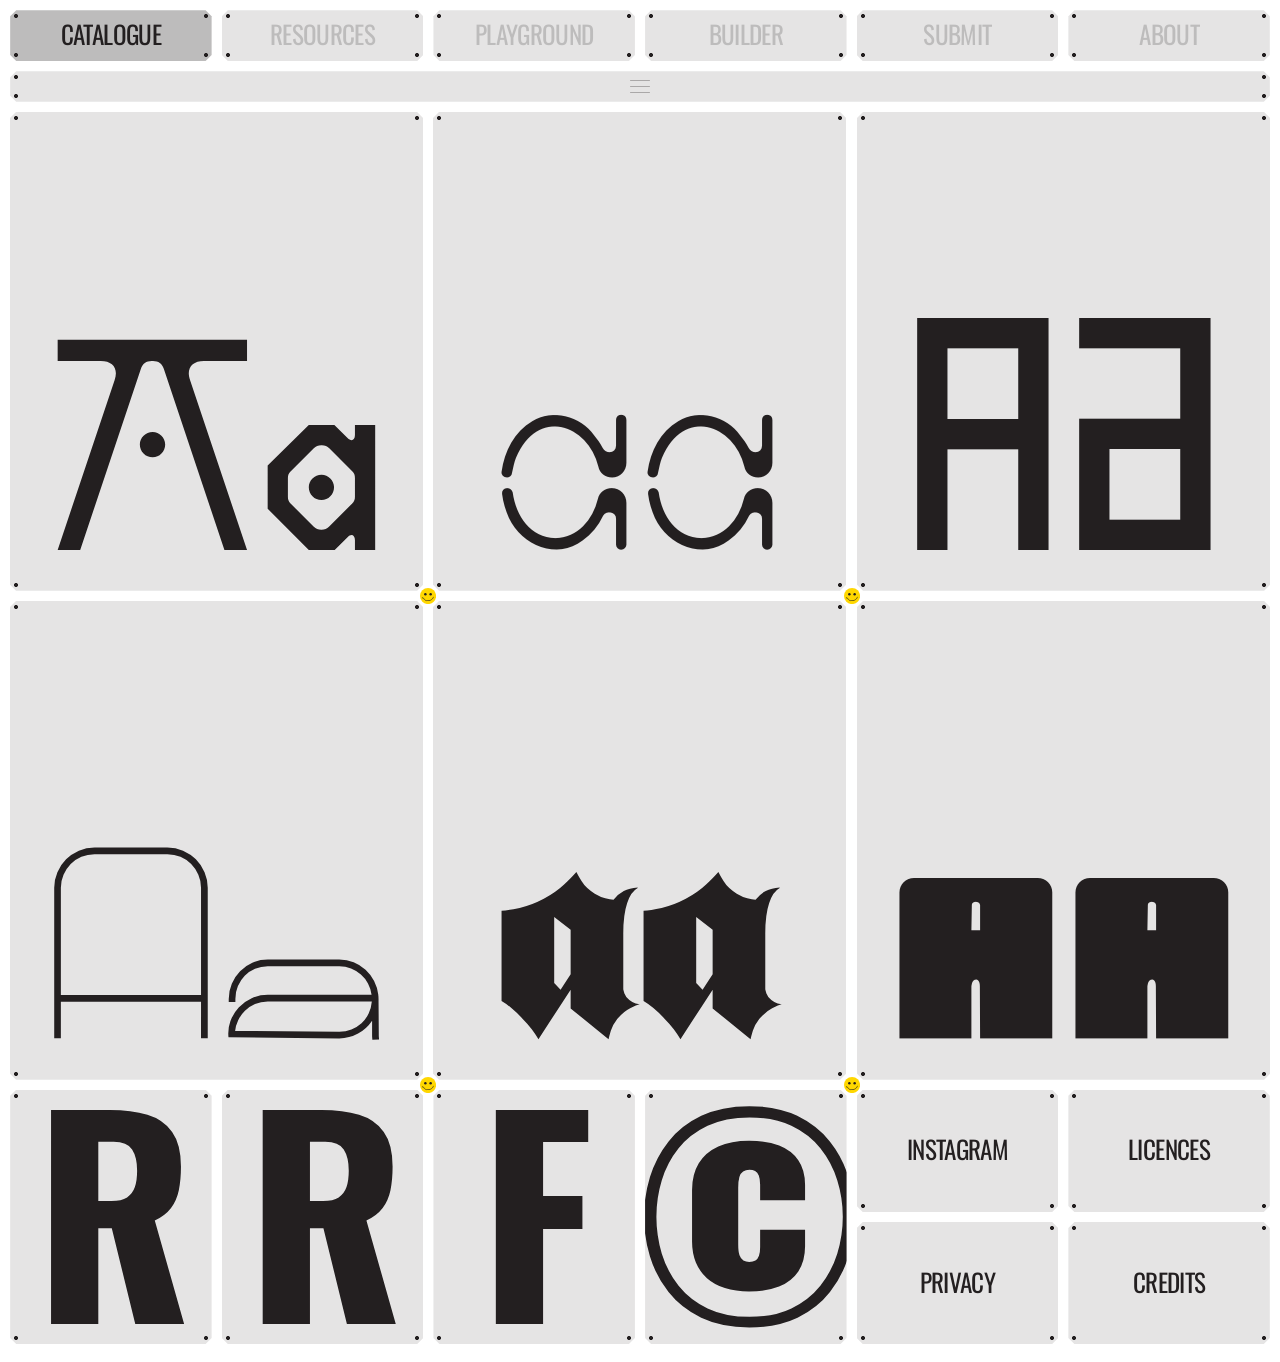
==== ERRE-ERRE-FOUNDRY/index.html @ 78d12119 "Add files via upload" ====
<!DOCTYPE html>
<html lang="es">
<head>
<meta charset="utf-8">
<meta name="viewport" content="width=device-width, initial-scale=1">
<title>ERRE ERRE FOUNDRY · Paso 3 · Tipografía</title>
<style>
/* ============ CIMIENTOS (paso 1) ============ */
@font-face {
  font-family: "Oswald RR";
  src: url("fonts/Oswald.ttf") format("truetype");
  font-weight: 200 700;
  font-display: block;
}
@font-face { font-family: "Kallpa";      src: url("fonts/Kallpa-Bold.otf"); }
@font-face { font-family: "Interstice";  src: url("fonts/Interstice-Sevra.otf"); }
@font-face { font-family: "Interstice Thin";    src: url("fonts/Interstice-Thin.otf"); }
@font-face { font-family: "Interstice Regular"; src: url("fonts/Interstice-Regular.otf"); }
@font-face { font-family: "Interstice Bold";    src: url("fonts/Interstice-Bold.otf"); }
@font-face { font-family: "Ranger";      src: url("fonts/Ranger-CondensedBold.otf"); }
@font-face { font-family: "Cameno";      src: url("fonts/Cameno-ExpandedBold.ttf"); }
@font-face { font-family: "Keta";        src: url("fonts/Keta.ttf"); }
@font-face { font-family: "Blockz";      src: url("fonts/Blockz.otf"); }
@font-face { font-family: "Green Pulse"; src: url("fonts/GreenPulse.otf"); }
:root {
  --bl: 10.186px;
  --margin: var(--bl);
  --gutter: var(--bl);
  --ink: #231f20;
  --paper: #ffffff;
  --block: #e5e4e4;          /* gris claro: todos los bloques */
  --block-active: #bdbcbc;   /* gris oscuro: hover, seleccionado, barra */
  --icon: #aaa8a8;           /* gris del icono de la barra */
  --chamfer: 6px;
  --hole: 4px;
  --ease: cubic-bezier(.2, .8, .2, 1);
}
* { box-sizing: border-box; }
html, body { margin: 0; background: var(--paper); color: var(--ink); }
body { -webkit-font-smoothing: antialiased; font-family: "Oswald RR", sans-serif; }

.oswald-01, .oswald-02, .oswald-03 {
  font-weight: 400; letter-spacing: -0.025em; margin: 0;
  position: relative; top: calc(0.358 * var(--fs) - var(--lh) / 2);
  font-size: var(--fs); line-height: var(--lh);
}
.oswald-01 { --fs: 12.573px; --lh: calc(var(--bl) * 2); }
.oswald-02 { --fs: 25.147px; --lh: calc(var(--bl) * 3); }
.oswald-03 { --fs: 50.285px; --lh: calc(var(--bl) * 5); }

/* Etiqueta de botón en OSWALD 02: la mayúscula mide 2 líneas base
   y se centra en el bloque (como el centrado vertical de InDesign). */
.label {
  --fs: 25.147px; --lh: calc(var(--bl) * 2);
  font-size: var(--fs); line-height: var(--lh); height: var(--lh);
  letter-spacing: -0.025em; white-space: nowrap;
  position: relative; top: calc(0.358 * var(--fs) - var(--lh) / 2);
}

.block {
  --dot: radial-gradient(circle, var(--ink) calc(var(--hole)/2 - .3px), transparent calc(var(--hole)/2 + .3px));
  background:
    radial-gradient(circle at var(--chamfer) var(--chamfer), var(--ink) calc(var(--hole)/2 - .3px), transparent calc(var(--hole)/2 + .3px)),
    radial-gradient(circle at calc(100% - var(--chamfer)) var(--chamfer), var(--ink) calc(var(--hole)/2 - .3px), transparent calc(var(--hole)/2 + .3px)),
    radial-gradient(circle at var(--chamfer) calc(100% - var(--chamfer)), var(--ink) calc(var(--hole)/2 - .3px), transparent calc(var(--hole)/2 + .3px)),
    radial-gradient(circle at calc(100% - var(--chamfer)) calc(100% - var(--chamfer)), var(--ink) calc(var(--hole)/2 - .3px), transparent calc(var(--hole)/2 + .3px)),
    var(--fill, var(--block));
  clip-path: polygon(var(--chamfer) 0, calc(100% - var(--chamfer)) 0, 100% var(--chamfer), 100% calc(100% - var(--chamfer)), calc(100% - var(--chamfer)) 100%, var(--chamfer) 100%, 0 calc(100% - var(--chamfer)), 0 var(--chamfer));
}

/* ============ PASO 2 · MENÚ ============ */
.site { padding: var(--margin) var(--margin) 0; }

/* Zona plegable: su altura es siempre un múltiplo de la línea base. */
.menu-area {
  height: var(--area, 0px);
  overflow: hidden;
  display: flex; flex-direction: column; justify-content: flex-end;
}


/* Logo: entra por detrás de los botones cuando bajas del todo. */
.logo-wrap {
  flex: none; height: var(--logo-visible, 0px); overflow: hidden;
  display: flex; align-items: flex-end;
}
.logo-wrap a { display: block; width: 100%; }
.logo { display: block; width: 100%; height: var(--logo-h); flex: none; color: var(--ink); }
.logo-gap { flex: none; height: var(--logo-gap, 0px); }

/* Botones: 6 en 12 columnas (2 col cada uno). Tablet 3, móvil 2. */
.buttons {
  flex: none;
  display: grid;
  grid-template-columns: repeat(var(--per-row), minmax(0, 1fr));
  column-gap: var(--gutter);
  row-gap: var(--bl);
  padding-bottom: var(--bl);           /* 1 línea hasta la barra */
  --per-row: 6;
}
@media (max-width: 900px) { .buttons { --per-row: 3; } }
@media (max-width: 560px) { .buttons { --per-row: 2; } }

.btn {
  height: var(--btn-h, calc(var(--bl) * 5));
  display: flex; align-items: center; justify-content: center;
  color: var(--ink); text-decoration: none;
  border: 0; padding: 0; font: inherit; cursor: pointer;
}
.btn:hover, .btn:focus-visible { --fill: var(--block-active); outline: none; }
.btn.is-active { --fill: var(--block-active); }
.has-active .btn:not(.is-active) .label { color: var(--block-active); }
.has-active .btn:not(.is-active):hover .label { color: var(--ink); }

/* Barra para arrastrar: 12 col × 3 líneas */
.bar {
  display: flex; align-items: center; justify-content: center;
  width: 100%; height: calc(var(--bl) * 3);
  border: 0; padding: 0; cursor: grab; touch-action: none;
  user-select: none; -webkit-user-select: none;
}
.bar:hover, .bar:focus-visible, body.dragging .bar { --fill: var(--block-active); outline: none; }
body.dragging, body.dragging * { cursor: grabbing !important; }
.burger { width: 20px; display: grid; gap: 4.6px; }
.burger i { display: block; height: 1.4px; border-radius: 1px; background: var(--icon); }
.bar:hover .burger i, body.dragging .burger i { background: var(--ink); }

/* Catálogo: tarjetas 4 col × 47 líneas con la muestra de cada tipografía
   (texto alineado abajo y centrado, como en InDesign) */
.content {
  display: grid; grid-template-columns: repeat(12, minmax(0, 1fr));
  column-gap: var(--gutter); row-gap: var(--bl);
  padding: var(--bl) 0 var(--bl);
}
.card {
  grid-column: span 4; height: var(--card-h, calc(var(--bl) * 47));
  display: flex; align-items: flex-end; justify-content: center;
  container-type: inline-size; overflow: hidden;
  color: var(--ink); text-decoration: none;
}
.card:hover { --fill: var(--block-active); }
/* tamaño del InDesign; si la tarjeta es más estrecha que 490 px, se reduce en proporción */
.specimen { --shift: 0px; transform: translateY(var(--shift)); line-height: normal; white-space: nowrap; font-size: calc(var(--s) / 4.904 * 1cqw); }

/* Pie: R R F © (2 col × 25 líneas) + 4 enlaces (2 col × 12) */
.footer {
  display: grid; grid-template-columns: repeat(12, minmax(0, 1fr));
  grid-auto-rows: var(--bl); column-gap: var(--gutter); row-gap: 0;
  padding-bottom: var(--bl);
}
/* La letra grande: Oswald Bold, mayúscula de 21 líneas, 2 líneas arriba y 2 abajo */
.footer .big { grid-column: span 2; grid-row: 1 / span 25; display: flex; align-items: flex-start; justify-content: center; padding-top: calc(var(--bl) * 2); overflow: hidden; }
.footer .big span {
  font-weight: 700;
  --lh: calc(var(--bl) * 21); --fs: calc(var(--lh) / 0.81);
  font-size: var(--fs); line-height: var(--lh); height: var(--lh);
  letter-spacing: -0.025em; position: relative; top: calc(0.358 * var(--fs) - var(--lh) / 2);
}
.footer .link { grid-column: span 2; display: flex; align-items: center; justify-content: center; color: var(--ink); text-decoration: none; }
.footer .link:hover { --fill: var(--block-active); }
.footer .l1, .footer .l2 { grid-row: 1 / span 12; }
.footer .l3, .footer .l4 { grid-row: 14 / span 12; }
@media (max-width: 900px) {
  .footer .big { grid-column: span 3; }
  .footer .link { grid-column: span 6; }
  .footer .l1, .footer .l2 { grid-row: 27 / span 12; }
  .footer .l3, .footer .l4 { grid-row: 40 / span 12; }
}
@media (max-width: 900px) { .card { grid-column: span 6; } }
@media (max-width: 560px) { .card { grid-column: span 12; } }

/* Caritas: en cada cruce de medianiles entre bloques; giran con el scroll */
.body-wrap { position: relative; }
.smiley {
  position: absolute; width: 16.1px; height: 16.1px; margin: -8.05px 0 0 -8.05px;
  z-index: 5; pointer-events: none;
  transform: rotate(var(--spin, 0deg)); transform-origin: 50% 50%; will-change: transform;
  line-height: 0;
}
.smiley svg { display: block; width: 100%; height: 100%; }

/* ============ PASO 3 · PÁGINA DE TIPOGRAFÍA ============ */
.view-type { display: none; }
body.is-type .view-type { display: block; }
body.is-type #bodyWrap { display: none; }
/* dentro de una tipografía la barra va en gris oscuro (tu 30 %) */
body.is-type .bar { --fill: var(--block-active); }
body.is-type .bar .burger i { background: var(--ink); }

/* Marco principal: ocupa todo lo que queda de pantalla, con margen en todos los lados */
.hero {
  margin-top: var(--bl);
  height: max(calc(var(--bl) * 30), calc(100svh - var(--header-h, 0px) - var(--bl) * 2));
  display: flex; align-items: center; justify-content: center; overflow: hidden;
}
.hero-name { white-space: nowrap; line-height: 1; font-size: var(--hero-fs, 300px); animation: fade-in .45s .1s both; }
@keyframes fade-in { from { opacity: 0; transform: translateY(var(--bl)); } to { opacity: 1; transform: none; } }

/* Barra separadora de sección (3 líneas, gris oscuro, rótulo pequeño) */
.section-bar {
  --fill: var(--block-active);
  height: calc(var(--bl) * 3); margin-top: var(--bl);
  display: flex; align-items: center; justify-content: center;
}
.soon { height: calc(var(--bl) * 23); margin: var(--bl) 0; display: flex; align-items: center; justify-content: center; color: var(--block-active); }

/* Rótulo de barra en OSWALD 01 (mayúscula de 1 línea, centrada) */
.label-01 {
  --fs: 12.573px; --lh: var(--bl);
  font-size: var(--fs); line-height: var(--lh); height: var(--lh); white-space: nowrap;
  letter-spacing: -0.025em; position: relative; top: calc(0.358 * var(--fs) - var(--lh) / 2);
}
/* Texto corrido en OSWALD 02 / 03 (líneas sobre la línea base) */
.t02, .t03 { letter-spacing: -0.025em; position: relative; top: calc(0.358 * var(--fs) - var(--lh) / 2); font-size: var(--fs); line-height: var(--lh); margin: 0; }
.t02 { --fs: 25.147px; --lh: calc(var(--bl) * 3); }
.t03 { --fs: 50.285px; --lh: calc(var(--bl) * 5); }
.t02 a, .t03 a { color: inherit; text-decoration: none; }
.t02 a:hover, .t03 a:hover { text-decoration: underline; text-decoration-thickness: 1px; text-underline-offset: 4px; }
.arrow { font-family: system-ui, sans-serif; font-weight: 300; font-size: .8em; }

/* Bloque blanco (con tornillos), como tus cajas en Papel */
.white { --fill: var(--paper); }

/* INFO: nombre, autor, escuela (12 col × 23 líneas) */
.info {
  margin-top: var(--bl); height: calc(var(--bl) * 23);
  display: grid; grid-template-rows: repeat(23, var(--bl)); justify-items: center; text-align: center;
}
.info .i-name   { grid-row: 4 / span 4; }
.info .i-credit { grid-row: 11 / span 6; }
.info .i-school { grid-row: 19 / span 2; }

/* Botones de características: se ensanchan al pasar por encima */
.features {
  margin-top: var(--bl); height: calc(var(--bl) * 11);
  display: flex; align-items: center; justify-content: center; gap: var(--gutter);
  container-type: inline-size; padding: 0 var(--bl);
}
.feat {
  --col: calc((100cqw - var(--bl) * 2 - 11 * var(--gutter)) / 12);
  --half: calc((var(--col) - var(--gutter)) / 2);
  --fill: var(--block);
  position: relative; flex: none; height: calc(var(--bl) * 5);
  width: var(--w-now, var(--half));
  display: grid; grid-template-columns: minmax(0, 1fr); place-items: center; overflow: hidden;
  transition: width .35s var(--ease);
  cursor: default;
}
.feat.wide1 { --w-now: var(--col); }
.feat .label { grid-area: 1 / 1; transition: opacity .2s; }
.feat .long { opacity: 0; }
.feat:hover, .feat:focus-visible { --fill: var(--block-active); outline: none; }

/* GALERÍA: foto 6 col × 41 líneas + texto 6 col × 23 líneas; si hay más de dos, se desliza */
.gallery {
  margin-top: var(--bl);
  display: flex; gap: var(--gutter); overflow-x: auto; scroll-snap-type: x mandatory;
  scrollbar-width: none;
}
.gallery::-webkit-scrollbar { display: none; }
.g-item { flex: none; width: calc((100% - var(--gutter)) / 2); scroll-snap-align: start; display: grid; row-gap: var(--bl); min-width: 0; }
.g-img {
  height: calc(var(--bl) * 41); overflow: hidden; background: var(--ink);
  clip-path: polygon(var(--chamfer) 0, calc(100% - var(--chamfer)) 0, 100% var(--chamfer), 100% calc(100% - var(--chamfer)), calc(100% - var(--chamfer)) 100%, var(--chamfer) 100%, 0 calc(100% - var(--chamfer)), 0 var(--chamfer));
}
.g-img img { width: 100%; height: 100%; object-fit: cover; display: block; }
.g-text { height: calc(var(--bl) * 23); display: flex; align-items: center; justify-content: center; text-align: center; padding: 0 calc(var(--bl) * 2); }
@media (max-width: 760px) { .g-item { width: 100%; } .g-text { height: auto; min-height: calc(var(--bl) * 23); padding: calc(var(--bl) * 2) calc(var(--bl) * 2); } }
@media (max-width: 760px) { .t03 { --fs: 37.7px; } }

/* PROBADOR: área 12 col × 47 líneas + fila de controles de 5 líneas */
.tester-area {
  margin-top: var(--bl); height: calc(var(--bl) * 47);
  display: flex; align-items: center; overflow: hidden; padding: 0 calc(var(--bl) * 3);
}
.tester-text {
  width: 100%; outline: none; white-space: pre-wrap; overflow-wrap: anywhere;
  max-height: 100%; overflow: hidden; caret-color: var(--ink);
}
.controls {
  margin-top: var(--bl);
  display: grid; grid-template-columns: repeat(24, minmax(0, 1fr)); column-gap: var(--gutter);
  height: calc(var(--bl) * 5);
}
.ctl { height: calc(var(--bl) * 5); display: flex; align-items: center; justify-content: center; gap: var(--bl); border: 0; padding: 0 calc(var(--bl) * 1.5); font: inherit; color: var(--ink); cursor: pointer; min-width: 0; user-select: none; -webkit-user-select: none; }
.ctl:hover, .ctl.on { --fill: var(--block-active); }
.ctl .val { color: var(--block-active); font-variant-numeric: tabular-nums; }
.ctl:hover .val, .ctl.scrub .val { color: var(--ink); }
.ctl.dim .label { color: var(--block-active); }
.ctl.dim:hover .label, .ctl.dim.on .label { color: var(--ink); }
.c-weight { grid-column: 1 / span 4; position: relative; }
.c-size   { grid-column: 5 / span 6; justify-content: space-between; cursor: default; }
.c-lead   { grid-column: 11 / span 2; cursor: ew-resize; justify-content: flex-start; }
.c-track  { grid-column: 13 / span 2; cursor: ew-resize; justify-content: flex-start; }
.c-abc    { grid-column: 16; } .c-num { grid-column: 17; } .c-sym { grid-column: 18; } .c-acc { grid-column: 19; } .c-enye { grid-column: 20; }
.c-left   { grid-column: 22; } .c-center { grid-column: 23; } .c-right { grid-column: 24; }
.c-abc, .c-num, .c-sym, .c-acc, .c-enye, .c-left, .c-center, .c-right { padding: 0; }
.lead-ico { text-decoration: overline underline; text-decoration-thickness: 1px; text-underline-offset: 3px; }
/* deslizador con tirador octogonal */
.slider { position: relative; flex: 1; height: calc(var(--bl) * 2); cursor: pointer; touch-action: none; }
.slider::before { content: ""; position: absolute; left: 0; right: 0; top: 50%; height: 1px; background: var(--block-active); }
.knob { position: absolute; top: 50%; width: 14px; height: 14px; margin: -7px 0 0 -7px; background: var(--ink);
  clip-path: polygon(30% 0, 70% 0, 100% 30%, 100% 70%, 70% 100%, 30% 100%, 0 70%, 0 30%); }
.align-ico { width: 22px; display: flex; flex-direction: column; gap: 3.5px; }
.align-ico i { display: block; height: 1px; background: var(--block-active); }
.ctl.on .align-ico i, .ctl:hover .align-ico i { background: var(--ink); }
/* desplegable de pesos (se abre hacia arriba) */
.controls { position: relative; }
.w-menu { position: absolute; left: 0; width: var(--w-menu-w, 200px); bottom: calc(100% + var(--bl)); display: none; flex-direction: column-reverse; gap: var(--bl); z-index: 30; }
.controls.open .w-menu { display: flex; }
.controls.open .c-weight { --fill: var(--block-active); }
.w-opt { height: calc(var(--bl) * 5); display: flex; align-items: center; justify-content: center; cursor: pointer; }
.w-opt:hover, .w-opt.cur { --fill: var(--block-active); }
@media (max-width: 900px) {
  .controls { height: auto; row-gap: var(--bl); grid-template-columns: repeat(12, minmax(0, 1fr)); }
  .c-weight { grid-column: 1 / span 4; } .c-size { grid-column: 5 / span 8; }
  .c-lead { grid-column: 1 / span 3; } .c-track { grid-column: 4 / span 3; }
  .c-abc { grid-column: 7; } .c-num { grid-column: 8; } .c-sym { grid-column: 9; } .c-acc { grid-column: 10; } .c-enye { grid-column: 11; }
  .c-left { grid-column: 1 / span 2; } .c-center { grid-column: 3 / span 2; } .c-right { grid-column: 5 / span 2; }
}

/* GLIFOS: izquierda, rejilla con su propio scroll; derecha, glifo grande + pestaña de peso.
   Ocupa todo el alto de la pantalla, con margen. */
.glyphs {
  margin-top: var(--bl);
  height: max(calc(var(--bl) * 50), calc(100svh - var(--bl) * 6));
  display: grid; grid-template-columns: repeat(12, minmax(0, 1fr)); column-gap: var(--gutter);
}
.g-list {
  grid-column: 1 / span 6; overflow-y: auto; overscroll-behavior: auto; scrollbar-width: none;
  display: grid; grid-template-columns: repeat(6, minmax(0, 1fr)); grid-auto-rows: calc(var(--bl) * 11);
  gap: var(--bl) var(--gutter); align-content: start;
}
.g-list::-webkit-scrollbar { display: none; }
.g-cell { display: flex; align-items: center; justify-content: center; color: var(--block-active); font-size: 60px; line-height: 1; white-space: nowrap; overflow: hidden; cursor: default; transition: color .12s; }
.g-cell.cur { color: var(--ink); }
.g-side { grid-column: 7 / span 6; display: flex; flex-direction: column; gap: var(--bl); min-height: 0; position: relative; }
.g-big { flex: 1; min-height: 0; display: flex; align-items: center; justify-content: center; overflow: hidden; container-type: size; }
.g-big span { font-size: min(500px, 60cqh, 70cqw); line-height: 1; white-space: nowrap; }
.g-tab { height: calc(var(--bl) * 5); width: calc((100% - 5 * var(--gutter)) / 3 + var(--gutter)); margin-left: auto; margin-right: auto; display: flex; align-items: center; justify-content: center; gap: var(--bl); border: 0; font: inherit; color: var(--ink); cursor: pointer; }
.g-tab:hover, .g-side.open .g-tab { --fill: var(--block-active); }
.g-side .w-menu { left: 50%; transform: translateX(-50%); bottom: calc(var(--bl) * 6); }
.g-side.open .w-menu { display: flex; }
@media (max-width: 760px) {
  .glyphs { grid-template-rows: 45% 1fr; row-gap: var(--bl); height: calc(100svh - var(--bl) * 6); }
  .g-side { grid-column: 1 / -1; grid-row: 1; }
  .g-list { grid-column: 1 / -1; grid-row: 2; grid-template-columns: repeat(4, minmax(0, 1fr)); }
}

/* DESCARGA: ficha (blanca) + botón DOWNLOAD (6 col × 23 cada uno) */
.dl { margin-top: var(--bl); display: grid; grid-template-columns: repeat(12, minmax(0, 1fr)); column-gap: var(--gutter); }
.dl-info { grid-column: 1 / span 6; height: calc(var(--bl) * 23); display: grid; grid-template-rows: repeat(23, var(--bl)); padding: 0 calc(var(--bl) * 2); }
.dl-info .d-name { grid-row: 4 / span 4; }
.dl-info .d-credit { grid-row: 13 / span 6; }
.dl-btn { grid-column: 7 / span 6; height: calc(var(--bl) * 23); display: flex; align-items: center; justify-content: center; color: var(--ink); text-decoration: none; }
.dl-btn:hover { --fill: var(--block-active); }
.dl-btn .t03 { height: calc(var(--bl) * 4); --lh: calc(var(--bl) * 4); }
.links { margin-top: var(--bl); display: grid; grid-template-columns: repeat(12, minmax(0, 1fr)); column-gap: var(--gutter); }
.links a { height: calc(var(--bl) * 11); display: flex; align-items: center; justify-content: center; color: var(--ink); text-decoration: none; }
.links a:hover, .links .lic:hover + .lic-arrow, .links .lic-arrow:hover { --fill: var(--block-active); }
.links .l-ig, .links .l-web, .links .l-con { grid-column: span 2; }
.links .lic { grid-column: span 5; }
.links .lic-arrow { grid-column: span 1; }
@media (max-width: 760px) {
  .dl-info, .dl-btn { grid-column: 1 / -1; } .dl-btn { margin-top: var(--bl); }
  .links { row-gap: var(--bl); } .links .l-ig, .links .l-web, .links .l-con { grid-column: span 4; } .links .lic { grid-column: span 9; } .links .lic-arrow { grid-column: span 3; }
}
.related { margin-top: var(--bl); padding: 0; }
.view-type .footer { margin-top: var(--bl); }

/* Tarjeta que crece al abrir una tipografía */
.zoom {
  position: fixed; z-index: 40; pointer-events: none;
  transition: left .5s var(--ease), top .5s var(--ease), width .5s var(--ease), height .5s var(--ease);
}
.zoom .specimen { transition: opacity .25s; }

/* Indicador del estado mientras arrastras */
.state-tag {
  position: fixed; left: 50%; bottom: calc(var(--bl) * 2); transform: translateX(-50%);
  background: var(--ink); color: var(--paper); padding: 0 calc(var(--bl) * 1.5);
  height: calc(var(--bl) * 3); display: flex; align-items: center; z-index: 60;
  clip-path: polygon(var(--chamfer) 0, calc(100% - var(--chamfer)) 0, 100% var(--chamfer), 100% calc(100% - var(--chamfer)), calc(100% - var(--chamfer)) 100%, var(--chamfer) 100%, 0 calc(100% - var(--chamfer)), 0 var(--chamfer));
  opacity: 0; transition: opacity .2s; pointer-events: none;
}
body.dragging .state-tag, body.peek .state-tag { opacity: 1; }

@media (prefers-reduced-motion: reduce) { .menu-area { transition: none; } }
/* ============ PASO 3b · TU FONT.HTML DENTRO DE LA WEB (prefijo fp-) ============ */
#fontRest { container-type: inline-size; --col: calc((100cqw - 11 * var(--gutter)) / 12); }
.fp-info { margin-top: var(--bl); height: calc(var(--bl) * 23); display: flex; flex-direction: column; align-items: center; justify-content: center; text-align: center; }
.fp-info .fp-name, .fp-who .fp-name { margin-bottom: var(--bl); }
.fp-info a, .fp-who a { color: inherit; text-decoration: none; }
.fp-cred { margin-top: var(--bl); }
.fp-arrow { width: .62em; height: .62em; vertical-align: .05em; }
.fp-feats { margin-top: var(--bl); height: calc(var(--bl) * 11); display: flex; align-items: center; justify-content: center; }
.fp-row { display: flex; gap: var(--gutter); justify-content: center; flex-wrap: wrap; }
/* botones: al pasar por encima se ensanchan y muestran qué significan (como tu font.html) */
.fp-f { --fill: var(--block); height: calc(var(--bl) * 5); flex: none; display: grid; grid-template-columns: minmax(0, 1fr); place-items: center; cursor: default; white-space: nowrap; overflow: hidden;
  transition: width .45s cubic-bezier(.65, 0, .25, 1); }
.fp-f .label { grid-area: 1 / 1; transition: opacity .25s; }
.fp-f .l { opacity: 0; }
.fp-f:hover .s { opacity: 0; }
.fp-f:hover .l { opacity: 1; transition-delay: .12s; }
.fp-w b { font-weight: 700; } .fp-w i { font-style: normal; font-weight: 200; }
.fp-gallery { margin-top: var(--bl); display: grid; grid-template-columns: repeat(12, minmax(0, 1fr)); gap: var(--bl) var(--gutter); }
.fp-gallery > * { grid-column: span var(--span); }
.fp-ph { height: calc(var(--bl) * 41); overflow: hidden; background: var(--block); }
.fp-ph img { display: block; width: 100%; height: 100%; object-fit: cover; }
.fp-tx { height: calc(var(--bl) * 23); padding: calc(var(--bl) * 2) calc(var(--bl) * 3); overflow: hidden; }
/* la tipografía nunca se corta: salta de línea, deja sitio a ascendentes y descendentes
   y, si el texto no cabe en las 47 líneas, el bloque crece de línea base en línea base */
.fp-tester .tester-area { height: auto; min-height: calc(var(--bl) * 47); overflow: visible; padding: calc(var(--bl) * 3); }
.fp-tester .tester-text { max-height: none; overflow: visible; padding: .4em 0; overflow-wrap: anywhere; word-break: break-word; }
.fp-tester .tester-text:empty::before { content: 'Type here…'; color: var(--block-active); }
.fp-sel { position: relative; }
.fp-sel select { position: absolute; inset: 0; opacity: 0; width: 100%; cursor: pointer; font: inherit; }
.fp-down { width: 11px; height: 13px; flex: none; }
.c-size { gap: calc(var(--bl) * 1.5); }
.c-lead, .c-track { gap: calc(var(--bl) * 1.2); }
.ctl .k { cursor: ew-resize; touch-action: none; }
.fp-num { width: 3.4ch; border: 0; background: none; padding: 0; font: inherit; font-size: 25.147px; letter-spacing: -0.025em; color: var(--block-active); text-align: right; outline: none; -moz-appearance: textfield; appearance: textfield; }
.fp-num::-webkit-inner-spin-button, .fp-num::-webkit-outer-spin-button { -webkit-appearance: none; margin: 0; }
.fp-num:focus, .ctl:hover .fp-num { color: var(--ink); }
.fp-rng { -webkit-appearance: none; appearance: none; flex: 1; min-width: 40px; height: 20px; background: transparent; cursor: pointer; margin: 0; }
.fp-rng::-webkit-slider-runnable-track { height: 1px; background: var(--ink); }
.fp-rng::-moz-range-track { height: 1px; background: var(--ink); }
.fp-rng::-webkit-slider-thumb { -webkit-appearance: none; width: 16px; height: 16px; margin-top: -8px; background: var(--ink); border: 0; clip-path: polygon(30% 0,70% 0,100% 30%,100% 70%,70% 100%,30% 100%,0 70%,0 30%); }
.fp-rng::-moz-range-thumb { width: 16px; height: 16px; background: var(--ink); border: 0; border-radius: 0; clip-path: polygon(30% 0,70% 0,100% 30%,100% 70%,70% 100%,30% 100%,0 70%,0 30%); }
.ctl[disabled] { opacity: .45; pointer-events: none; }
.al svg { width: 17px; height: 14px; color: var(--block-active); }
.al:hover svg, .al.on svg { color: var(--ink); }
.fp-glyphs { margin-top: var(--bl); display: grid; grid-template-columns: repeat(12, minmax(0, 1fr)); column-gap: var(--gutter); align-items: start; }
.fp-cells { grid-column: span 6; display: grid; grid-template-columns: repeat(6, minmax(0, 1fr)); gap: var(--bl) var(--gutter); }
.fp-cell { height: calc(var(--bl) * 11); display: flex; align-items: center; justify-content: center; color: var(--block-active); font-size: min(58px, 4.5vw); line-height: 1; overflow: hidden; white-space: nowrap; cursor: default; transition: color .12s; }
.fp-cell.act { color: var(--ink); }
.fp-side { grid-column: span 6; position: sticky; top: var(--bl); height: calc(100svh - var(--bl) * 2); display: flex; flex-direction: column; gap: var(--bl); }
.fp-big { --fill: var(--paper); flex: 1; min-height: 0; position: relative; display: flex; align-items: center; justify-content: center; overflow: hidden; container-type: size; }
.fp-big .gl { font-size: min(62cqh, 70cqw); line-height: 1; white-space: nowrap; }
.fp-big .code { position: absolute; left: calc(var(--bl) * 2); bottom: calc(var(--bl) * 1.5); color: var(--block-active); top: auto; }
.fp-side .ctl { flex: none; }
.fp-dl { margin-top: var(--bl); display: grid; grid-template-columns: repeat(12, minmax(0, 1fr)); gap: var(--bl) var(--gutter); }
.fp-who { grid-column: span 6; height: calc(var(--bl) * 23); display: flex; flex-direction: column; justify-content: center; align-items: flex-start; padding: 0 calc(var(--bl) * 2); }
.fp-btn { grid-column: span 6; height: calc(var(--bl) * 23); border: 0; font: inherit; color: var(--ink); cursor: pointer; display: flex; align-items: center; justify-content: center; }
.fp-btn:hover, .fp-btn.busy { --fill: var(--block-active); }
.fp-lk { height: calc(var(--bl) * 11); display: flex; align-items: center; justify-content: center; color: var(--ink); text-decoration: none; }
.fp-lk:hover { --fill: var(--block-active); }
.fp-lk.off { color: var(--block-active); pointer-events: none; }
.fp-lk.s1 { grid-column: span 1; } .fp-lk.s6 { grid-column: span 6; } .fp-lk.s2 { grid-column: span 2; } .fp-lk.s5 { grid-column: span 5; }
.fp-lk .fp-arrow { width: 22px; height: 22px; }
.fp-toast { position: fixed; left: 50%; bottom: var(--bl); transform: translate(-50%, 200%); height: calc(var(--bl) * 5); padding: 0 calc(var(--bl) * 3); display: flex; align-items: center; z-index: 200; transition: transform .3s; }
.fp-toast.on { transform: translate(-50%, 0); }
@media (max-width: 700px) {
  .fp-gallery > *, .fp-cells, .fp-side, .fp-who, .fp-btn { grid-column: 1 / -1; }
  .fp-side { order: -1; top: 0; height: 46svh; z-index: 5; background: var(--paper); }
  .fp-lk.s2 { grid-column: span 4; } .fp-lk.s5 { grid-column: span 10; } .fp-lk.s1 { grid-column: span 2; }
  .fp-tx { height: auto; min-height: calc(var(--bl) * 23); }
}
/* Al subir con el scroll aparece la barra de las tres rayitas */
.mini-bar { position: fixed; left: 0; right: 0; top: 0; z-index: 50; padding: var(--bl) var(--margin) var(--bl); background: var(--paper);
  transform: translateY(-110%); transition: transform .3s cubic-bezier(.65, 0, .25, 1); }
.mini-bar.on { transform: none; }
.mini-bar .bar { cursor: pointer; }
/* al pulsarla se despliegan las secciones ahí mismo, encima del contenido */
.mini-menu { display: grid; grid-template-rows: 0fr; transition: grid-template-rows .3s cubic-bezier(.65, 0, .25, 1); }
.mini-menu > .buttons { min-height: 0; overflow: hidden; padding-bottom: 0; }
.mini-bar.open .mini-menu { grid-template-rows: 1fr; }
.mini-bar.open .mini-menu > .buttons { padding-bottom: var(--bl); }
.mini-bar .btn { height: calc(var(--bl) * 5); }

/* ============ PASO 5 · BUILDER (tus páginas 8–12) ============ */
.view-bld { display: none; }
body.is-bld { overflow: hidden; }
body.is-bld .view-bld { display: block; height: calc(100svh - var(--header-h, 0px) - var(--bl)); }
body.is-bld #bodyWrap { display: none; }
#bldFrame { display: block; width: 100%; height: 100%; border: 0; }

/* ============ PASO 6 · PLAYGROUND ============ */
.view-pg { display: none; }
body.is-pg { overflow: hidden; }
body.is-pg .view-pg { display: block; height: calc(100svh - var(--header-h, 0px) - var(--bl)); padding: 0 var(--bl); }
body.is-pg #bodyWrap { display: none; }
.pg-stage { position: relative; height: 100%; overflow: hidden; }
.pg-text { position: absolute; left: 50%; top: 50%; transform: translate(-50%, -55%); white-space: nowrap; line-height: 1.25; outline: none; color: var(--ink); caret-color: var(--block-active); padding: 0 .1em; }
.pg-text.hide { visibility: hidden; }
.pg-letters { position: absolute; inset: 0; pointer-events: none; }
.pg-letters { width: 100%; height: 100%; display: none; }
.pg-stage.cam .pg-letters { display: block; }
#pgVideo { position: absolute; inset: 0; width: 100%; height: 100%; object-fit: cover; transform: scaleX(-1); filter: grayscale(1) contrast(1.1); opacity: 0; transition: opacity .6s; pointer-events: none; }
.pg-stage.cam #pgVideo.live { opacity: .14; }
.pg-tools { position: absolute; left: 0; right: 0; bottom: calc(var(--bl) * 2); display: flex; gap: var(--gutter); justify-content: center; flex-wrap: wrap; padding: 0 var(--bl); z-index: 2; }
.pg-tools .ctl { --fill: var(--block); flex: none; min-width: calc(var(--bl) * 5.5); }
.pg-tools .ctl:hover, .pg-tools .ctl.on { --fill: var(--block-active); }
.pg-shot-wrap { position: relative; display: flex; }
.pg-shot-menu { position: absolute; left: 50%; bottom: calc(100% + var(--bl)); transform: translateX(-50%); display: none; flex-direction: column; gap: var(--bl); }
.pg-shot-wrap.open .pg-shot-menu { display: flex; }
.pg-shot-menu .ctl { min-width: calc(var(--bl) * 9); }
.pg-shot-menu .ctl.rec .label { color: #c00; }
.pg-sel { padding: 0 calc(var(--bl) * 2); }
.pg-cam svg { width: 22px; height: 16px; }
.pg-tools .ctl[aria-disabled="true"] { display: none; }

/* ============ PASO 4 · RESOURCES (tu página 7) ============ */
.view-res { display: none; padding-top: var(--bl); }
body.is-res .view-res { display: block; }
body.is-res #bodyWrap { display: none; }
.art { display: grid; grid-template-columns: repeat(12, minmax(0, 1fr)); gap: var(--bl) var(--gutter); margin-bottom: var(--bl); color: var(--ink); text-decoration: none; align-items: start; }
.art-ph { grid-column: span 6; height: calc(var(--bl) * 41); overflow: hidden; background: var(--block); }
.art-ph img { display: block; width: 100%; height: 100%; object-fit: cover; transition: transform .8s cubic-bezier(.65, 0, .25, 1); }
.art:hover .art-ph img { transform: scale(1.03); }
.art-side { grid-column: span 6; display: grid; grid-template-columns: repeat(6, minmax(0, 1fr)); gap: var(--bl) var(--gutter); }
.art-side > * { grid-column: span var(--c); display: flex; align-items: center; justify-content: center; text-align: center; }
.art-meta { height: calc(var(--bl) * 5); }
.art-who { height: calc(var(--bl) * 11); }
.art-ttl { height: calc(var(--bl) * 23); padding: 0 calc(var(--bl) * 4); text-transform: uppercase; }
.art-go { height: calc(var(--bl) * 23); }
.art-go svg { width: 22px; height: 22px; transition: transform .35s cubic-bezier(.65, 0, .25, 1); }
.art-go:hover { --fill: var(--block-active); }
.art-go:hover svg { transform: translate(4px, -4px); }
@media (max-width: 700px) {
  .art-ph, .art-side { grid-column: 1 / -1; }
  .art .art-ph { order: -1; }
  .art-ttl { padding: 0 var(--bl); }
}
</style>
</head>
<body>

<div class="site">
  <header>
    <div class="menu-area" id="area">
      <div class="logo-wrap"><a href="#" aria-label="ERRE ERRE FOUNDRY, inicio">
        <svg class="logo" viewBox="0 0 1491.628 163.1" preserveAspectRatio="xMidYMax meet" aria-hidden="true"><path fill="currentColor" fill-rule="evenodd" d="M71.683 160.697L71.683 136.998L35.058 136.998L35.058 89.601L62.674 89.601L62.674 65.315L35.058 65.315L35.058 25.948L71.292 25.948L71.292 2.053L0.000 2.053L0.000 160.697L71.683 160.697ZM112.811 160.697L112.811 89.601L122.800 89.601L140.231 160.697L176.465 160.697L154.725 83.921C159.945 81.442 163.960 78.339 166.770 74.618C169.576 70.897 171.501 66.490 172.547 61.398C173.591 56.305 174.114 50.497 174.114 43.966C174.114 32.870 171.926 24.283 167.553 18.211C163.177 12.140 157.075 7.929 149.241 5.579C141.406 3.228 132.134 2.053 121.429 2.053L77.753 2.053L77.753 160.697L112.811 160.697ZM112.811 25.556L124.171 25.556C130.830 25.556 135.399 27.450 137.881 31.236C140.360 35.024 141.602 40.312 141.602 47.100C141.602 51.801 141.045 55.816 139.937 59.145C138.827 62.475 136.902 65.021 134.160 66.784C131.418 68.546 127.565 69.428 122.604 69.428L112.811 69.428L112.811 25.556ZM220.530 160.697L220.530 89.601L230.519 89.601L247.950 160.697L284.184 160.697L262.444 83.921C267.664 81.442 271.679 78.339 274.489 74.618C277.295 70.897 279.220 66.490 280.266 61.398C281.310 56.305 281.833 50.497 281.833 43.966C281.833 32.870 279.645 24.283 275.272 18.211C270.896 12.140 264.794 7.929 256.960 5.579C249.125 3.228 239.853 2.053 229.148 2.053L185.472 2.053L185.472 160.697L220.530 160.697ZM220.530 25.556L231.890 25.556C238.549 25.556 243.118 27.450 245.600 31.236C248.079 35.024 249.321 40.312 249.321 47.100C249.321 51.801 248.764 55.816 247.656 59.145C246.546 62.475 244.621 65.021 241.879 66.784C239.137 68.546 235.284 69.428 230.323 69.428L220.530 69.428L220.530 25.556ZM360.957 160.697L360.957 136.998L324.332 136.998L324.332 89.601L351.948 89.601L351.948 65.315L324.332 65.315L324.332 25.948L360.566 25.948L360.566 2.053L289.274 2.053L289.274 160.697L360.957 160.697ZM479.056 160.697L479.056 136.998L442.431 136.998L442.431 89.601L470.047 89.601L470.047 65.315L442.431 65.315L442.431 25.948L478.664 25.948L478.664 2.053L407.373 2.053L407.373 160.697L479.056 160.697ZM520.184 160.697L520.184 89.601L530.173 89.601L547.604 160.697L583.837 160.697L562.097 83.921C567.318 81.442 571.333 78.339 574.142 74.618C576.949 70.897 578.873 66.490 579.920 61.398C580.964 56.305 581.487 50.497 581.487 43.966C581.487 32.870 579.299 24.283 574.926 18.211C570.550 12.140 564.447 7.929 556.613 5.579C548.779 3.228 539.506 2.053 528.802 2.053L485.126 2.053L485.126 160.697L520.184 160.697ZM520.184 25.556L531.544 25.556C538.203 25.556 542.772 27.450 545.254 31.236C547.732 35.024 548.975 40.312 548.975 47.100C548.975 51.801 548.418 55.816 547.310 59.145C546.199 62.475 544.274 65.021 541.532 66.784C538.790 68.546 534.937 69.428 529.977 69.428L520.184 69.428L520.184 25.556ZM627.903 160.697L627.903 89.601L637.892 89.601L655.323 160.697L691.556 160.697L669.816 83.921C675.037 81.442 679.052 78.339 681.861 74.618C684.668 70.897 686.592 66.490 687.639 61.398C688.683 56.305 689.206 50.497 689.206 43.966C689.206 32.870 687.018 24.283 682.645 18.211C678.269 12.140 672.166 7.929 664.332 5.579C656.498 3.228 647.225 2.053 636.521 2.053L592.845 2.053L592.845 160.697L627.903 160.697ZM627.903 25.556L639.263 25.556C645.922 25.556 650.491 27.450 652.973 31.236C655.451 35.024 656.694 40.312 656.694 47.100C656.694 51.801 656.137 55.816 655.029 59.145C653.918 62.475 651.993 65.021 649.251 66.784C646.509 68.546 642.656 69.428 637.696 69.428L627.903 69.428L627.903 25.556ZM768.330 160.697L768.330 136.998L731.705 136.998L731.705 89.601L759.321 89.601L759.321 65.315L731.705 65.315L731.705 25.948L767.938 25.948L767.938 2.053L696.647 2.053L696.647 160.697L768.330 160.697ZM849.804 160.697L849.804 90.188L878.986 90.188L878.986 65.706L849.804 65.706L849.804 25.752L883.295 25.752L883.295 2.053L814.745 2.053L814.745 160.697L849.804 160.697ZM963.888 156.780C970.871 152.602 975.866 146.595 978.871 138.761C981.873 130.926 983.375 121.593 983.375 110.753L983.375 51.801C983.375 40.833 981.873 31.499 978.871 23.793C975.866 16.091 970.871 10.181 963.888 6.068C956.901 1.955 947.402 -0.101 935.391 -0.101C923.508 -0.101 914.107 1.955 907.187 6.068C900.265 10.181 895.304 16.091 892.302 23.793C889.297 31.499 887.798 40.833 887.798 51.801L887.798 110.753C887.798 121.593 889.297 130.926 892.302 138.761C895.304 146.595 900.265 152.602 907.187 156.780C914.107 160.957 923.508 163.047 935.391 163.047C947.402 163.047 956.901 160.957 963.888 156.780ZM927.459 135.431C925.824 133.604 924.781 131.254 924.325 128.380C923.866 125.510 923.639 122.572 923.639 119.567L923.639 43.183C923.639 40.049 923.899 37.081 924.423 34.271C924.943 31.465 926.054 29.149 927.752 27.319C929.448 25.492 931.994 24.577 935.391 24.577C939.045 24.577 941.722 25.492 943.421 27.319C945.116 29.149 946.227 31.465 946.750 34.271C947.271 37.081 947.534 40.049 947.534 43.183L947.534 119.567C947.534 122.572 947.271 125.510 946.750 128.380C946.227 131.254 945.116 133.604 943.421 135.431C941.722 137.261 939.045 138.173 935.391 138.173C931.734 138.173 929.090 137.261 927.459 135.431ZM1069.160 157.073C1075.948 153.092 1080.746 147.280 1083.556 139.642C1086.362 132.004 1087.766 122.636 1087.766 111.537L1087.766 2.053L1052.904 2.053L1052.904 116.825C1052.904 120.090 1052.675 123.355 1052.218 126.618C1051.760 129.883 1050.682 132.561 1048.987 134.648C1047.288 136.738 1044.546 137.781 1040.761 137.781C1037.104 137.781 1034.396 136.738 1032.633 134.648C1030.870 132.561 1029.726 129.883 1029.205 126.618C1028.682 123.355 1028.422 120.090 1028.422 116.825L1028.422 2.053L993.755 2.053L993.755 111.537C993.755 122.636 995.126 132.004 997.868 139.642C1000.610 147.280 1005.409 153.092 1012.264 157.073C1019.119 161.055 1028.618 163.047 1040.761 163.047C1052.904 163.047 1062.369 161.055 1069.160 157.073ZM1130.267 160.697L1130.267 78.437L1162.779 160.697L1186.477 160.697L1186.477 2.053L1157.491 2.053L1157.491 78.437L1124.979 2.053L1100.301 2.053L1100.301 160.697L1130.267 160.697ZM1240.923 160.697C1254.633 160.697 1265.307 158.934 1272.946 155.409C1280.584 151.883 1285.970 146.369 1289.104 138.859C1292.238 131.352 1293.805 121.657 1293.805 109.774L1293.805 52.192C1293.805 40.441 1292.238 30.878 1289.104 23.499C1285.970 16.124 1280.550 10.704 1272.848 7.243C1265.142 3.785 1254.370 2.053 1240.532 2.053L1200.381 2.053L1200.381 160.697L1240.923 160.697ZM1235.439 26.535L1240.727 26.535C1245.948 26.535 1249.737 27.190 1252.087 28.494C1254.437 29.800 1255.971 31.891 1256.690 34.761C1257.406 37.635 1257.767 41.420 1257.767 46.121L1257.767 115.258C1257.767 119.959 1257.473 123.876 1256.886 127.009C1256.298 130.143 1254.829 132.493 1252.479 134.060C1250.129 135.627 1246.276 136.410 1240.923 136.410L1235.439 136.410L1235.439 26.535ZM1340.418 160.697L1340.418 89.601L1350.407 89.601L1367.838 160.697L1404.071 160.697L1382.331 83.921C1387.552 81.442 1391.567 78.339 1394.376 74.618C1397.183 70.897 1399.107 66.490 1400.154 61.398C1401.198 56.305 1401.721 50.497 1401.721 43.966C1401.721 32.870 1399.533 24.283 1395.160 18.211C1390.784 12.140 1384.681 7.929 1376.847 5.579C1369.013 3.228 1359.740 2.053 1349.036 2.053L1305.360 2.053L1305.360 160.697L1340.418 160.697ZM1340.418 25.556L1351.778 25.556C1358.437 25.556 1363.006 27.450 1365.487 31.236C1367.966 35.024 1369.209 40.312 1369.209 47.100C1369.209 51.801 1368.652 55.816 1367.544 59.145C1366.433 62.475 1364.508 65.021 1361.766 66.784C1359.024 68.546 1355.171 69.428 1350.211 69.428L1340.418 69.428L1340.418 25.556ZM1462.240 160.697L1462.240 95.868L1491.814 2.053L1460.085 2.053L1446.571 52.192L1431.490 2.053L1398.391 2.053L1428.552 95.868L1428.552 160.697L1462.240 160.697Z"/></svg>
      </a></div>
      <div class="logo-gap"></div>
      <nav class="buttons has-active" id="buttons" aria-label="Menú principal">
        <a class="btn block is-active" href="#catalogue"><span class="label">CATALOGUE</span></a>
        <a class="btn block" href="#resources"><span class="label">RESOURCES</span></a>
        <a class="btn block" href="#playground"><span class="label">PLAYGROUND</span></a>
        <a class="btn block" href="#builder"><span class="label">BUILDER</span></a>
        <a class="btn block" href="mailto:hello@gonzalomunoz.work?subject=Typeface%20submission%20%C2%B7%20ERRE%20ERRE%20FOUNDRY" target="_blank" rel="noopener"><span class="label">SUBMIT</span></a>
        <a class="btn block" href="#about"><span class="label">ABOUT</span></a>
      </nav>
    </div>
    <button class="bar block" id="bar" aria-label="Arrastra para desplegar o plegar el menú" aria-controls="area">
      <span class="burger" aria-hidden="true"><i></i><i></i><i></i></span>
    </button>
  </header>

  <section class="view-type" id="typeView" aria-live="polite">
    <div class="hero block"><span class="hero-name" id="heroName"></span></div>
    <div id="fontRest"></div>
    <div class="body-wrap" id="typeEnd">
      <div class="content related" id="related"></div>
      <div id="typeFooter"></div>
    </div>
  </section>

  <div class="mini-bar" id="miniBar" aria-hidden="true">
    <div class="mini-menu"><nav class="buttons" id="miniButtons" aria-label="Menú"></nav></div>
    <button class="bar block" tabindex="-1" aria-label="Volver arriba al menú"><span class="burger" aria-hidden="true"><i></i><i></i><i></i></span></button>
  </div>

  <section class="view-pg" id="pgView">
    <div class="pg-stage block white" id="pgStage">
      <video id="pgVideo" playsinline muted></video>
      <div class="pg-text" id="pgText" contenteditable="true" spellcheck="false" aria-label="Your text"></div>
      <canvas class="pg-letters" id="pgLetters" aria-hidden="true"></canvas>
      <div class="pg-tools">
        <label class="ctl block pg-sel fp-sel"><span class="label">Typography</span><svg class="fp-down" viewBox="0 0 11 13" fill="none" stroke="currentColor" stroke-width="1"><path d="M5.5 0v12M1 7.5l4.5 4.5L10 7.5"/></svg><select id="pgFont" aria-label="Typography"></select></label>
        <button class="ctl block" id="pgSpring" aria-label="1 · Camera"><span class="label">1</span></button>
        <button class="ctl block pg-mic" id="pgMic" aria-label="2 · Microphone"><span class="label">2</span></button>
        <button class="ctl block pg-cam" id="pgCam" aria-label="3 · Camera, letters bounce"><span class="label">3</span></button>
        <button class="ctl block" id="pgWave" aria-label="4 · Waves"><span class="label">4</span></button>
        <span class="pg-shot-wrap"><button class="ctl block" id="pgShot" aria-label="5 · Capture"><span class="label">5</span></button>
          <span class="pg-shot-menu" id="pgShotMenu">
            <button class="ctl block" data-shot="photo"><span class="label">PHOTO</span></button>
            <button class="ctl block" data-shot="gif"><span class="label">GIF</span></button>
            <button class="ctl block" data-shot="video"><span class="label">VIDEO</span></button>
          </span></span>
      </div>
    </div>
  </section>

  <section class="view-bld" id="bldView"><iframe id="bldFrame" title="Builder"></iframe></section>

  <section class="view-res body-wrap" id="resView">
    <div id="articles"></div>
    <div id="resFooter"></div>
  </section>

  <div class="body-wrap" id="bodyWrap">
  <main class="content" id="content"></main>

  <footer class="footer">
    <div class="big block"><span>R</span></div>
    <div class="big block"><span>R</span></div>
    <div class="big block"><span>F</span></div>
    <div class="big block copy"><span>©</span></div>
    <a class="link block l1" href="https://instagram.com/gonzalomunoz.work" target="_blank" rel="noopener"><span class="label">INSTAGRAM</span></a>
    <a class="link block l2" href="https://openfontlicense.org" target="_blank" rel="noopener"><span class="label">LICENCES</span></a>
    <a class="link block l3" href="https://instagram.com/gonzalomunoz.work" target="_blank" rel="noopener"><span class="label">PRIVACY</span></a>
    <a class="link block l4" href="https://instagram.com/gonzalomunoz.work" target="_blank" rel="noopener"><span class="label">CREDITS</span></a>
  </footer>
  </div>
</div>

<div class="state-tag"><span class="label" id="stateName"></span></div>

<script>
(() => {
  const BL = 10.186;
  const LOGO_RATIO = 163.1 / 1491.628;
  let MAX_BTN = 23;                    // alto máximo de un botón, en líneas (5 dentro de una tipografía)
  const STEPS = [5, 11, 23];           // alturas del sistema (2·n + 1)

  const body = document.body;
  const area = document.getElementById('area');
  const bar = document.getElementById('bar');
  const buttons = document.getElementById('buttons');
  const stateName = document.getElementById('stateName');
  const root = document.documentElement;

  // Catálogo: mismo orden, texto y tamaño (pt = px) que tu página 3
  // ---------- Tipografías (más adelante: una carpeta por tipografía) ----------
  // Página de cada tipografía: datos reales de content/fonts/<carpeta>/info.js
  const TYPEFACES = {
    'nano':        { family: 'Kallpa' },
    'interstice':  { family: 'Interstice' },
    'ranger':      { family: 'Ranger' },
    'cameno':      { family: 'Cameno' },
    'keta':        { family: 'Keta' },
    'blockz':      { family: 'Blockz' },
    'green-pulse': { family: 'Green Pulse' },
  };
  // Tipografías guardadas pero ocultas: sus archivos y datos siguen en content/fonts/.
  // Para volver a mostrar una, quítala de esta lista.
  const HIDDEN = ['green-pulse'];
  for (const k of HIDDEN) delete TYPEFACES[k];
  const CATALOGUE = ['interstice', 'nano', 'blockz', 'cameno', 'keta', 'ranger', 'green-pulse'].filter(k => !HIDDEN.includes(k));
  const idOf = family => Object.keys(TYPEFACES).find(k => TYPEFACES[k].family === family);

  // [familia, texto, tamaño]
  // una tarjeta por tipografía, sin repetir
  const FONTS = [
    ['Kallpa', 'Aa', 400], ['Interstice', 'aa', 300], ['Ranger', 'Aa', 300],
    ['Cameno', 'Aa', 317], ['Keta', 'aa', 398], ['Blockz', 'AA', 272],
    ['Green Pulse', 'AA', 300],
  ].filter(([family]) => idOf(family));
  const content = document.getElementById('content');
  FONTS.forEach(([family, text, size]) => {
    const c = document.createElement('a');
    c.className = 'card block'; c.href = '#' + idOf(family); c.dataset.id = idOf(family);
    c.setAttribute('aria-label', family);
    const s = document.createElement('span');
    s.className = 'specimen'; s.textContent = text;
    s.style.fontFamily = `"${family}"`; s.style.setProperty('--s', size);
    c.appendChild(s); content.appendChild(c);
  });

  // ---------- Misma línea base en todas las tarjetas ----------
  // No se toca ninguna fuente: se mide dónde cae la línea base de cada una
  // (con una marca invisible apoyada en ella) y cuánto baja el dibujo de las
  // letras por debajo de esa línea (hay fuentes que lo traen desplazado).
  // Luego se mueve el texto entero para que el pie de todas las letras
  // apoye a 4 líneas del borde inferior de la tarjeta.
  const BASE_FROM_BOTTOM = 4;
  // dibuja el texto en un lienzo oculto y busca el último píxel con tinta
  const cnv = document.createElement('canvas'), ctx = cnv.getContext('2d', { willReadFrequently: true });
  function inkBelowBaseline(sp) {
    const cs = getComputedStyle(sp), fs = parseFloat(cs.fontSize), text = sp.firstChild.textContent;
    const W = Math.ceil(fs * text.length * 1.6), H = Math.ceil(fs * 2), base = Math.round(fs * 1.2);
    cnv.width = W; cnv.height = H;
    ctx.font = `${cs.fontWeight} ${cs.fontSize} ${cs.fontFamily}`;
    ctx.textBaseline = 'alphabetic'; ctx.fillStyle = '#000';
    ctx.fillText(text, fs * .2, base);
    const px = ctx.getImageData(0, 0, W, H).data;
    for (let y = H - 1; y > 0; y--) {
      for (let x = 0; x < W; x++) if (px[(y * W + x) * 4 + 3] > 128) return Math.max(0, y + 1 - base);
    }
    return 0;
  }
  // tarjetas siempre cuadradas: el alto sigue al ancho, en líneas base enteras (mínimo 47)
  function sizeCards() {
    const c = [...document.querySelectorAll('.card')].find(x => x.offsetParent && !x.classList.contains('zoom'));
    if (!c) return;
    document.documentElement.style.setProperty('--card-h', Math.max(47, Math.round(c.getBoundingClientRect().width / BL)) * BL + 'px');
  }
  function alignBaselines() {
    sizeCards();
    document.querySelectorAll('.card .specimen').forEach(sp => {
      if (!sp.offsetParent) return;
      sp.style.setProperty('--shift', '0px');
      let probe = sp.querySelector('.probe');
      if (!probe) { probe = document.createElement('i'); probe.className = 'probe'; probe.style.cssText = 'display:inline-block;width:0;height:0;vertical-align:baseline'; sp.appendChild(probe); }
      const baseline = probe.getBoundingClientRect().top;
      const target = sp.parentElement.getBoundingClientRect().bottom - BASE_FROM_BOTTOM * BL - inkBelowBaseline(sp);
      sp.style.setProperty('--shift', (target - baseline) + 'px');
    });
  }

  // ---------- Medidas que dependen del ancho ----------
  let rows = 1, logoLines = 16, states = [];
  const perRow = () => parseInt(getComputedStyle(buttons).getPropertyValue('--per-row')) || 6;

  function measure() {
    rows = Math.ceil(6 / perRow());
    const w = buttons.getBoundingClientRect().width;
    // el logo ocupa todo el ancho y su caja se redondea a líneas enteras
    logoLines = Math.max(3, Math.round((w * LOGO_RATIO) / BL));
    root.style.setProperty('--logo-h', (w * LOGO_RATIO) + 'px');
    // estados, en líneas: oculto · compacto · medio · grande · con logo
    const btnBlock = h => rows * (h + 1);
    // dentro de una tipografía (tu página 4): oculto · compacto · logo + botones pequeños
    if (['is-type', 'is-res', 'is-bld', 'is-pg'].some(c => body.classList.contains(c))) {
      MAX_BTN = 5;
      states = [
        { name: 'OCULTO',   lines: 0 },
        { name: 'COMPACTO', lines: btnBlock(5) },
        { name: 'CON LOGO', lines: btnBlock(5) + logoLines + 1 },
      ];
      return;
    }
    MAX_BTN = 23;
    states = [
      { name: 'OCULTO',   lines: 0 },
      { name: 'COMPACTO', lines: btnBlock(5) },
      { name: 'MEDIO',    lines: btnBlock(11) },
      { name: 'GRANDE',   lines: btnBlock(23) },
      { name: 'CON LOGO', lines: btnBlock(23) + logoLines + 1 },
    ];
  }

  // ---------- Pinta el menú para una altura dada (en líneas) ----------
  let shown = 0;                          // altura que se ve ahora mismo (en líneas)
  function render(lines) {
    shown = lines;
    const maxBtnZone = rows * (MAX_BTN + 1);
    const btnZone = Math.min(lines, maxBtnZone);
    // alto de cada botón: continuo mientras se mueve; en reposo cae en líneas enteras
    let h = btnZone / rows - 1;
    h = Math.max(1, Math.min(MAX_BTN, h));
    const logoZone = Math.max(0, lines - maxBtnZone);           // lo que sobra es para el logo
    const logoGap = Math.min(1, logoZone);
    root.style.setProperty('--btn-h', (h * BL) + 'px');
    root.style.setProperty('--logo-visible', (Math.max(0, logoZone - logoGap) * BL) + 'px');
    root.style.setProperty('--logo-gap', (logoGap * BL) + 'px');
    area.style.setProperty('--area', (lines * BL) + 'px');
    root.style.setProperty('--header-h', ((lines + 3) * BL) + 'px');
    area.setAttribute('aria-hidden', lines === 0 ? 'true' : 'false');
    buttons.querySelectorAll('a').forEach(a => a.tabIndex = lines === 0 ? -1 : 0);
  }

  let current = 4;                       // empieza CON LOGO (la animación de entrada va en el paso 3)
  // Todas las transiciones se animan con la misma curva suave
  const ease = t => t < .5 ? 16 * t ** 5 : 1 - Math.pow(-2 * t + 2, 5) / 2;
  let anim = null;
  function animateTo(to, ms, done) {
    cancelAnimationFrame(anim);
    const from = shown, t0 = performance.now();
    if (ms <= 0 || from === to || matchMedia('(prefers-reduced-motion: reduce)').matches) { render(to); done && done(); return; }
    const step = now => {
      const t = Math.min(1, (now - t0) / ms);
      render(from + (to - from) * ease(t));
      if (t < 1) anim = requestAnimationFrame(step); else { anim = null; done && done(); }
    };
    anim = requestAnimationFrame(step);
  }
  function go(i, ms = 325) {
    current = Math.max(0, Math.min(states.length - 1, i));
    stateName.textContent = states[current].name;
    animateTo(states[current].lines, ms);
  }
  const nearest = lines => states.reduce((best, s, i) =>
    Math.abs(s.lines - lines) < Math.abs(states[best].lines - lines) ? i : best, 0);

  // ---------- Arrastrar la barra ----------
  let drag = null;
  // ---------- Intro: se ve con logo y a los 2 s se pliega ----------
  const INTRO_WAIT = 1000, INTRO_DURATION = 800, INTRO_TARGET = 1;   // 1 = COMPACTO (tu página 3)
  let introTimer = null;
  function cancelIntro() { clearTimeout(introTimer); introTimer = null; }
  function playIntro() { introTimer = setTimeout(() => go(INTRO_TARGET, INTRO_DURATION), INTRO_WAIT); }
  // si tocas la barra antes de tiempo, la intro se cancela y mandas tú
  bar.addEventListener('pointerdown', cancelIntro, true);
  bar.addEventListener('keydown', cancelIntro, true);

  bar.addEventListener('pointerdown', e => {
    bar.setPointerCapture(e.pointerId);
    cancelAnimationFrame(anim);
    drag = { y: e.clientY, start: shown, lines: shown, moved: false };
  });
  bar.addEventListener('pointermove', e => {
    if (!drag) return;
    const dy = e.clientY - drag.y;
    if (!drag.moved && Math.abs(dy) < 4) return;
    drag.moved = true;
    body.classList.add('dragging');
    const max = states[states.length - 1].lines;
    drag.lines = Math.max(0, Math.min(max, drag.start + dy / BL));
    render(drag.lines);
    stateName.textContent = states[nearest(drag.lines)].name;
  });
  const end = () => {
    if (!drag) return;
    if (drag.moved) go(nearest(drag.lines));
    else go(current === 0 ? 1 : 0);      // un clic: pliega / despliega
    body.classList.remove('dragging');
    drag = null;
  };
  bar.addEventListener('pointerup', end);
  bar.addEventListener('pointercancel', end);
  // teclado: flechas para subir/bajar de estado, Intro para plegar/desplegar
  bar.addEventListener('keydown', e => {
    if (e.key === 'ArrowDown') { e.preventDefault(); go(current + 1); peek(); }
    if (e.key === 'ArrowUp')   { e.preventDefault(); go(current - 1); peek(); }
  });
  bar.addEventListener('click', e => { if (e.detail === 0) go(current === 0 ? 1 : 0); }); // Intro/espacio
  let peekT;
  function peek() { body.classList.add('peek'); clearTimeout(peekT); peekT = setTimeout(() => body.classList.remove('peek'), 900); }

  // ---------- Botón activo (sección en la que estás) ----------
  buttons.addEventListener('click', e => {
    const a = e.target.closest('a'); if (!a) return;
    if (a.getAttribute('href').startsWith('mailto:')) return;   // SUBMIT: abre el correo
    e.preventDefault();
    if (a.getAttribute('href') === '#sound') { if (window.RRSound) RRSound.toggle(); return; }   // no es una sección
    if (a.getAttribute('href') === '#catalogue') { location.hash = ''; return; }
    if (a.getAttribute('href') === '#resources') { location.hash = 'resources'; return; }
    if (a.getAttribute('href') === '#builder') { location.hash = 'builder'; return; }
    if (a.getAttribute('href') === '#playground') { location.hash = 'playground'; return; }
    const was = a.classList.contains('is-active');
    buttons.querySelectorAll('a').forEach(b => b.classList.remove('is-active'));
    if (!was) a.classList.add('is-active');
    buttons.classList.toggle('has-active', !was);
  });

  // ---------- Caritas ----------
  const wrap = document.getElementById('bodyWrap');
  const SMILEY = '<svg viewBox="-8.05 -8.05 16.1 16.1" width="16.1" height="16.1"><circle r="8.05" fill="#ffd700"/><circle cx="-2.7" cy="-1.8" r="1.25" fill="#231f20"/><circle cx="2.6" cy="-1.8" r="1.25" fill="#231f20"/><path d="M-5.603 1.829C-5.607 1.729 -5.611 1.629 -5.615 1.528C-5.729 1.783 -5.289 1.707 -5.208 1.703C-5.096 1.857 -5.014 2.027 -4.964 2.212C-4.705 2.446 -4.399 2.151 -4.148 2.456C-4.114 2.586 -4.081 2.715 -4.047 2.845C-4.030 3.182 -3.856 3.400 -3.524 3.499C-3.276 3.659 -2.801 3.834 -2.580 4.042C-2.526 4.190 -2.457 4.331 -2.373 4.464C-2.076 4.649 -1.228 4.476 -0.892 4.475C0.120 4.474 1.147 4.535 2.156 4.465C2.352 4.076 2.240 4.002 2.769 3.939C3.483 3.855 3.030 3.923 3.420 3.513C3.508 3.469 3.597 3.425 3.685 3.381C3.798 3.273 3.880 3.145 3.931 2.995C4.129 2.759 4.546 2.272 4.887 2.299C4.864 2.120 4.848 1.939 4.835 1.759C5.069 1.623 5.260 1.415 5.414 1.192C5.404 1.228 5.394 1.264 5.385 1.300" fill="none" stroke="#231f20" stroke-width="0.6" stroke-linecap="round" stroke-linejoin="round"/></svg>';
  function placeSmileys() {
    placeSmileysIn(wrap);
    const te = document.getElementById('typeEnd');
    if (te) placeSmileysIn(te);
    placeSmileysIn(document.getElementById('resView'), '.art-ph, .art-go', '.art-ph, .art-blk, .footer .block');
  }
  function placeSmileysIn(wrap, cardSel = '.card', blockSel = '.card, .footer .block') {
    wrap.querySelectorAll('.smiley').forEach(n => n.remove());
    if (!wrap.offsetParent) return;
    const base = wrap.getBoundingClientRect();
    const blocks = [...wrap.querySelectorAll(blockSel)].map(b => b.getBoundingClientRect());
    const cards = [...wrap.querySelectorAll(cardSel)].map(b => b.getBoundingClientRect());
    const seen = new Set();
    // un cruce existe donde una tarjeta tiene otro bloque a su derecha y otro debajo
    cards.forEach(r => {
      const x = r.right + BL / 2, y = r.bottom + BL / 2;
      const right = blocks.some(o => Math.abs(o.left - r.right - BL) < 2 && o.top <= r.bottom && o.bottom >= r.top);
      const below = blocks.some(o => Math.abs(o.top - r.bottom - BL) < 2 && o.left <= r.right && o.right >= r.left);
      if (!right || !below) return;
      const key = Math.round(x) + ',' + Math.round(y);
      if (seen.has(key)) return; seen.add(key);
      const d = document.createElement('div');
      d.className = 'smiley'; d.innerHTML = SMILEY;
      d.style.left = (x - base.left) + 'px'; d.style.top = (y - base.top) + 'px';
      wrap.appendChild(d);
    });
  }
  // barra de las tres rayitas: aparece al hacer scroll hacia arriba (cuando el menú ya no se ve)
  const miniBar = document.getElementById('miniBar');
  let lastY = scrollY;
  const miniButtons = document.getElementById('miniButtons');
  function syncMini() {
    miniButtons.innerHTML = buttons.innerHTML;
    miniButtons.classList.toggle('has-active', buttons.classList.contains('has-active'));
  }
  miniButtons.addEventListener('click', e => {
    const a = e.target.closest('a'); if (!a) return;
    if (a.getAttribute('href').startsWith('mailto:')) { miniBar.classList.remove('open', 'on'); return; }
    e.preventDefault();
    if (a.getAttribute('href') === '#sound') { if (window.RRSound) RRSound.toggle(); return; }
    miniBar.classList.remove('open', 'on');
    buttons.querySelector(`a[href="${a.getAttribute('href')}"]`).click();
  });
  addEventListener('scroll', () => {
    if (miniBar.classList.contains('open')) { miniBar.classList.remove('open'); lastY = scrollY; return; }
    const y = scrollY, hb = bar.getBoundingClientRect().bottom;
    const show = y < lastY - 2 && hb < 0 && !body.classList.contains('is-bld') && !body.classList.contains('is-pg');
    if (y > lastY + 2 || hb >= 0) miniBar.classList.remove('on'); else if (show) miniBar.classList.add('on');
    lastY = y;
  }, { passive: true });
  miniBar.querySelector('.bar').addEventListener('click', () => {
    if (!miniBar.classList.contains('open')) syncMini();
    miniBar.classList.toggle('open');
  });
  // giro: una vuelta completa cada ~600 px de scroll
  let ticking = false;
  addEventListener('scroll', () => {
    if (ticking) return; ticking = true;
    requestAnimationFrame(() => { root.style.setProperty('--spin', (scrollY * 0.6) + 'deg'); ticking = false; });
  }, { passive: true });


  // ---------- Arranque y cambios de tamaño ----------
  measure(); go(current, 0);

  // ---------- Navegación: home ⇄ página de tipografía ----------
  const heroName = document.getElementById('heroName');
  const hero = document.querySelector('.hero');
  function fitHero() {
    if (!heroName.textContent) return;
    heroName.style.setProperty('--hero-fs', '100px');
    const k = Math.min((hero.clientWidth * 0.66) / heroName.scrollWidth, (hero.clientHeight * 0.42) / 100);
    heroName.style.setProperty('--hero-fs', (100 * k) + 'px');
  }
  // ════════════════ PÁGINA DE TIPOGRAFÍA (igual que tu font.html) ════════════════
  // Datos: content/fonts/<carpeta>/info.js · fuentes, fotos y licencia en esa carpeta.
  const DATA = {};
  const fontDir = slug => 'content/fonts/' + slug + '/';
  window.RR = window.RR || {};
  window.RR.font = o => { o.slug = o.slug || window.RR._slug; DATA[o.slug] = o; };
  const loadScript = src => new Promise(res => { const sc = document.createElement('script'); sc.src = src; sc.onload = () => res(true); sc.onerror = () => res(false); document.head.appendChild(sc); });
  let dataReady = null;
  function loadData() {
    if (!dataReady) dataReady = (async () => {
      for (const slug of CATALOGUE) { window.RR._slug = slug; await loadScript(fontDir(slug) + 'info.js'); }
      window.RR._slug = null;
    })();
    return dataReady;
  }
  const faces = {};
  const famOf = (slug, i) => 'RR-' + slug + '-' + i;
  function loadFace(f, i) {
    const name = famOf(f.slug, i);
    if (!faces[name]) faces[name] = (async () => {
      const url = fontDir(f.slug) + 'fonts/' + encodeURI(f.weights[i].file);
      try { const ff = new FontFace(name, `url("${url}")`); document.fonts.add(ff); await ff.load(); }
      catch (e) { const st = document.createElement('style'); st.textContent = `@font-face{font-family:"${name}";src:url("${url}")}`; document.head.appendChild(st); try { await document.fonts.load(`40px "${name}"`); } catch (_) {} }
      return name;
    })();
    return faces[name];
  }
  const defW = f => Math.max(0, f.weights.findIndex(w => w.default));
  // Glifos reales de cada archivo (leídos del cmap; los glifos vacíos no se cuentan)
  const GLYPHSETS = {"blockz": {"Blockz-Regular.otf": {"upper": "ABCDEFGHIJKLMNOPQRSTUVWXYZ", "lower": "", "numbers": "", "symbols": "", "accents": "ÁÉÍÑÓÚ", "other": ""}}, "cameno": {"Cameno-Bold.ttf": {"upper": "ABCDEFGHIJKLMNOPQRSTUVWXYZÆØŒ", "lower": "abcdefghijklmnopqrstuvwxyzæøœ", "numbers": "0123456789", "symbols": "!#$%&()*+,-./:<=>?[\\]_`{}¡£¨«¬°±´¸»¿×÷˚˜–—‘’“”…€−", "accents": "ÀÁÂÃÄÇÈÉÊËÌÍÎÏÑÒÓÔÕÖÙÚÛÜÝàáâãäçèéêëìíîïñòóôõöùúûüýÿŠšŸŽž", "other": "ªºˆˇ"}, "Cameno-ExpandedBold.ttf": {"upper": "ABCDEFGHIJKLMNOPQRSTUVWXYZÆØŒ", "lower": "abcdefghijklmnopqrstuvwxyzæøœ", "numbers": "0123456789", "symbols": "!$%&()*+,-./<=>?[\\]_`{}¡£¨«¬°±´¸»¿×÷˜–—‘’“”…€−", "accents": "ÀÁÂÃÄÇÈÉÊËÌÍÎÏÑÒÓÔÕÖÙÚÛÜÝàáâãäçèéêëìíîïñòóôõöùúûüýÿŠšŸŽž", "other": "ªºˆˇ"}, "Cameno-ExpandedLight.ttf": {"upper": "ABCDEFGHIJKLMNOPQRSTUVWXYZÆØŒ", "lower": "abcdefghijklmnopqrsuvwxyzæøœ", "numbers": "0123456789", "symbols": "!$%&()*+,-./<=>?[\\]_`{}¡£¨«¬°±´¸»¿×÷˜–—‘’“”…€−", "accents": "ÀÁÂÃÄÇÈÉÊËÌÍÎÏÑÒÓÔÕÖÙÚÛÜÝàáâãäèéêëìíîïñòóôõöùúûüýÿŠšŸŽž", "other": "ªºˆˇ"}, "Cameno-ExpandedMedium.ttf": {"upper": "ABCDEFGHIJKLMNOPQRSTUVWXYZÆØŒ", "lower": "abcdefghijklmnopqrstuvwxyzæøœ", "numbers": "0123456789", "symbols": "!#$%&()*+,-./:<=>?[\\]_`{}¡£¨«¬°±´¸»¿×÷˚˜–—‘’“”…€−", "accents": "ÀÁÂÃÄÇÈÉÊËÌÍÎÏÑÒÓÔÕÖÙÚÛÜÝàáâãäçèéêëìíîïñòóôõöùúûüýÿŠšŸŽž", "other": "ªºˆˇ"}, "Cameno-ExpandedRegular.ttf": {"upper": "ABCDEFGHIJKLMNOPQRSTUVWXYZÆØŒ", "lower": "abcdefghijklmnopqrstuvwxyzæøœ", "numbers": "0123456789", "symbols": "!#$%&()*+,-./:<=>?[\\]_`{}¡£¨«°±´¸»¿×÷˚˜–—‘’“”…€−", "accents": "ÀÁÂÃÄÇÈÉÊËÌÍÎÏÑÒÓÔÕÖÙÚÛÜÝàáâãäçèéêëìíîïñòóôõöùúûüýÿŠšŸŽž", "other": "ªºˆˇ"}, "Cameno-Light.ttf": {"upper": "ABCDEFGHIJKLMNOPQRSTUVWXYZÆØŒ", "lower": "abcdefghijklmnopqrstuvwxyzæøœ", "numbers": "0123456789", "symbols": "!#$%&()*+,-./:<=>?[\\]_`{}¡£¨«¬°±´¸»¿×÷˚˜–—‘’“”…€−", "accents": "ÀÁÂÃÄÇÈÉÊËÌÍÎÏÑÒÓÔÕÖÙÚÛÜÝàáâãäçèéêëìíîïñòóôõöùúûüýÿŠšŸŽž", "other": "ªºˆˇ"}, "Cameno-Medium.ttf": {"upper": "ABCDEFGHIJKLMNOPQRSTUVWXYZÆØŒ", "lower": "abcdefghijklmnopqrstuvwxyzæøœ", "numbers": "0123456789", "symbols": "!#$%&()*+,-./:<=>?[\\]_`{}¡£¨«¬°±´¸»¿×÷˚˜–—‘’“”…€−", "accents": "ÀÁÂÃÄÇÈÉÊËÌÍÎÏÑÒÓÔÕÖÙÚÛÜÝàáâãäçèéêëìíîïñòóôõöùúûüýÿŠšŸŽž", "other": "ªºˆˇ"}, "Cameno-Regular.ttf": {"upper": "ABCDEFGHIJKLMNOPQRSTUVWXYZÆØŒ", "lower": "abcdefghijklmnopqrstuvwxyzæøœ", "numbers": "0123456789", "symbols": "!#$%&()*+,-./:<=>?[\\]_`{}¡£¨«¬°±´¸»¿×÷˚˜–—‘’“”…€−", "accents": "ÀÁÂÃÄÇÈÉÊËÌÍÎÏÑÒÓÔÕÖÙÚÛÜÝàáâãäçèéêëìíîïñòóôõöùúûüýÿŠšŸŽž", "other": "ªºˆˇ"}}, "green-pulse": {"GreenPulse-Regular.otf": {"upper": "ABCDEFGHIJKLMNOPQRSTUVWXYZÆŒ", "lower": "æœ", "numbers": "0123456789", "symbols": "|†", "accents": "Ññ", "other": ""}}, "interstice": {"Interstice-Bold.otf": {"upper": "", "lower": "abcdefghijklmnopqrstuvwxyz", "numbers": "0123456789", "symbols": "!()*,-./:;?[]_¡·¿", "accents": "áéíñóú", "other": ""}, "Interstice-Regular.otf": {"upper": "", "lower": "abcdefghijklmnopqrstuvwxyz", "numbers": "0123456789", "symbols": "!()*,-./:;?[]_¡·¿", "accents": "áéíñóú", "other": ""}, "Interstice-Sebra.otf": {"upper": "", "lower": "abcdefghijklmnopqrstuvwxyz", "numbers": "0123456789", "symbols": "!()*,-./:;?[]_¡·¿", "accents": "áéíñóú", "other": ""}, "Interstice-Thin.otf": {"upper": "", "lower": "abcdefghijklmnopqrstuvwxyz", "numbers": "0123456789", "symbols": "!()*,-./:;?[]_¡·¿", "accents": "áéíñóú", "other": ""}}, "keta": {"Keta-Regular.ttf": {"upper": "", "lower": "abcdefghijklmnopqrstuvwxyz", "numbers": "0123456789", "symbols": ".:†", "accents": "", "other": ""}}, "nano": {"Nano-Bold.otf": {"upper": "ABCDEFGHIJKLMNOPQRSTUVWXYZꞋ", "lower": "abcdefghijklmnopqrstuvwxyzıȷ", "numbers": "0123456789", "symbols": "!#$%&()*+,-./:;<=>?@[\\]_`{|}¡£¨©«°±´¶¸»¿×÷˘˙˚˜‘’“”•‹›€™←↑→↓↖↗↘↙−≠≤≥", "accents": "ÀÁÂÃÄÅÇÈÉÊËÌÍÎÏÑÒÓÔÕÖÙÚÛÜÝàáâãäåçèéêëìíîïñòóôõöùúûüýÿŴŵŶŷŸẀẁẂẃẄẅỲỳ", "other": "ˆˇꞌ"}, "Nano-BoldItalic.otf": {"upper": "ABCDEFGHIJKLMNOPQRSTUVWXYZꞋ", "lower": "abcdefghijklmnopqrstuvwxyzıȷ", "numbers": "0123456789", "symbols": "!#$%&()*+,-./:;<=>?@[\\]_`{|}¡£¨©«°±´¶¸»¿×÷˘˙˚˜‘’“”•‹›€™←↑→↓↖↗↘↙−≠≤≥", "accents": "ÀÁÂÃÄÅÇÈÉÊËÌÍÎÏÑÒÓÔÕÖÙÚÛÜÝàáâãäåçèéêëìíîïñòóôõöùúûüýÿŴŵŶŷŸẀẁẂẃẄẅỲỳ", "other": "ˆˇꞌ"}, "Nano-Light.otf": {"upper": "ABCDEFGHIJKLMNOPQRSTUVWXYZꞋ", "lower": "abcdefghijklmnopqrstuvwxyzıȷ", "numbers": "0123456789", "symbols": "!#$%&()*+,-./:;<=>?@[\\]_`{|}¡£¨©«°±´¶¸»¿×÷˘˙˚˜‘’“”•‹›€™←↑→↓↖↗↘↙−≠≤≥", "accents": "ÀÁÂÃÄÅÇÈÉÊËÌÍÎÏÑÒÓÔÕÖÙÚÛÜÝàáâãäåçèéêëìíîïñòóôõöùúûüýÿŴŵŶŷŸẀẁẂẃẄẅỲỳ", "other": "ˆˇꞌ"}, "Nano-LightItalic.otf": {"upper": "ABCDEFGHIJKLMNOPQRSTUVWXYZꞋ", "lower": "abcdefghijklmnopqrstuvwxyzıȷ", "numbers": "0123456789", "symbols": "!#$%&()*+,-./:;<=>?@[\\]_`{|}¡£¨©«°±´¶¸»¿×÷˘˙˚˜‘’“”•‹›€™←↑→↓↖↗↘↙−≠≤≥", "accents": "ÀÁÂÃÄÅÇÈÉÊËÌÍÎÏÑÒÓÔÕÖÙÚÛÜÝàáâãäåçèéêëìíîïñòóôõöùúûüýÿŴŵŶŷŸẀẁẂẃẄẅỲỳ", "other": "ˆˇꞌ"}, "Nano-Regular.otf": {"upper": "ABCDEFGHIJKLMNOPQRSTUVWXYZꞋ", "lower": "abcdefghijklmnopqrstuvwxyzıȷ", "numbers": "0123456789", "symbols": "!#$%&()*+,-./:;<=>?@[\\]_`{|}¡£¨©«°±´¶¸»¿×÷˘˙˚˜‘’“”•‹›€™←↑→↓↖↗↘↙−≠≤≥", "accents": "ÀÁÂÃÄÅÇÈÉÊËÌÍÎÏÑÒÓÔÕÖÙÚÛÜÝàáâãäåçèéêëìíîïñòóôõöùúûüýÿŴŵŶŷŸẀẁẂẃẄẅỲỳ", "other": "ˆˇꞌ"}, "Nano-RegularItalic.otf": {"upper": "ABCDEFGHIJKLMNOPQRSTUVWXYZꞋ", "lower": "abcdefghijklmnopqrstuvwxyzıȷ", "numbers": "0123456789", "symbols": "!#$%&()*+,-./:;<=>?@[\\]_`{|}¡£¨©«°±´¶¸»¿×÷˘˙˚˜‘’“”•‹›€™←↑→↓↖↗↘↙−≠≤≥", "accents": "ÀÁÂÃÄÅÇÈÉÊËÌÍÎÏÑÒÓÔÕÖÙÚÛÜÝàáâãäåçèéêëìíîïñòóôõöùúûüýÿŴŵŶŷŸẀẁẂẃẄẅỲỳ", "other": "ˆˇꞌ"}, "Nano-Thin.otf": {"upper": "ABCDEFGHIJKLMNOPQRSTUVWXYZꞋ", "lower": "abcdefghijklmnopqrstuvwxyzıȷ", "numbers": "0123456789", "symbols": "!#$%&()*+,-./:;<=>?@[\\]_`{|}¡£¨©«°±´¶¸»¿×÷˘˙˚˜‘’“”•‹›€™←↑→↓↖↗↘↙−≠≤≥", "accents": "ÀÁÂÃÄÅÇÈÉÊËÌÍÎÏÑÒÓÔÕÖÙÚÛÜÝàáâãäåçèéêëìíîïñòóôõöùúûüýÿŴŵŶŷŸẀẁẂẃẄẅỲỳ", "other": "ˆˇꞌ"}, "Nano-ThinItalic.otf": {"upper": "ABCDEFGHIJKLMNOPQRSTUVWXYZꞋ", "lower": "abcdefghijklmnopqrstuvwxyzıȷ", "numbers": "0123456789", "symbols": "!#$%&()*+,-./:;<=>?@[\\]_`{|}¡£¨©«°±´¶¸»¿×÷˘˙˚˜‘’“”•‹›€™←↑→↓↖↗↘↙−≠≤≥", "accents": "ÀÁÂÃÄÅÇÈÉÊËÌÍÎÏÑÒÓÔÕÖÙÚÛÜÝàáâãäåçèéêëìíîïñòóôõöùúûüýÿŴŵŶŷŸẀẁẂẃẄẅỲỳ", "other": "ˆˇꞌ"}}, "ranger": {"Ranger-Condensed.otf": {"upper": "ABCDEFGHIJKLMNOPQRSTUVWXYZ", "lower": "abeghijlnqrt", "numbers": "0123456789", "symbols": "!\"'()*+,-.:;?[]_¡¿", "accents": "ÁÉÍÑÓÚÜáéñ", "other": ""}, "Ranger-CondensedBold.otf": {"upper": "ABCDEFGHIJKLMNOPQRSTUVWXYZ", "lower": "abeghijlnqrt", "numbers": "0123456789", "symbols": "!\"'()*+,-.:;?[]_¡¿", "accents": "ÁÉÍÑÓÚÜáéñ", "other": ""}, "Ranger-CondensedThin.otf": {"upper": "ABCDEFGHIJKLMNOPQRSTUVWXYZ", "lower": "abeghijlnqrt", "numbers": "0123456789", "symbols": "!\"'()*+,-.:;?[]_¡¿", "accents": "ÁÉÍÑÓÚÜáéñ", "other": ""}, "Ranger-Expanded.otf": {"upper": "ABCDEFGHIJKLMNOPQRSTUVWXYZ", "lower": "abeghijlnqrt", "numbers": "0123456789", "symbols": "!\"'()*+,-.:;?[]_¡¿", "accents": "ÁÉÍÑÓÚÜáéñ", "other": ""}, "Ranger-ExpandedBold.otf": {"upper": "ABCDEFGHIJKLMNOPQRSTUVWXYZ", "lower": "abeghijlnqrt", "numbers": "0123456789", "symbols": "!\"'()*+,-.:;?[]_¡¿", "accents": "ÁÉÍÑÓÚÜáéñ", "other": ""}, "Ranger-ExpandedThin.otf": {"upper": "ABCDEFGHIJKLMNOPQRSTUVWXYZ", "lower": "abeghijlnqrt", "numbers": "0123456789", "symbols": "!\"'()*+,-.:;?[]_¡¿", "accents": "ÁÉÍÑÓÚÜáéñ", "other": ""}, "Ranger-PixelCondensed.otf": {"upper": "ABCDEFGHIJKLMNOPQRSTUVWXYZ", "lower": "abeghijlnqrt", "numbers": "0123456789", "symbols": "!\"'()*+,-.:;?[]_¡¿", "accents": "ÁÉÍÑÓÚÜáéñ", "other": ""}, "Ranger-PixelCondensedBold.otf": {"upper": "ABCDEFGHIJKLMNOPQRSTUVWXYZ", "lower": "abeghijlnqrt", "numbers": "0123456789", "symbols": "!\"'()*+,-.:;?[]_¡¿", "accents": "ÁÉÍÑÓÚÜáéñ", "other": ""}, "Ranger-PixelCondensedThin.otf": {"upper": "ABCDEFGHIJKLMNOPQRSTUVWXYZ", "lower": "abeghijlnqrt", "numbers": "0123456789", "symbols": "!\"'()*+,-.:;?[]_¡¿", "accents": "ÁÉÍÑÓÚÜáéñ", "other": ""}, "Ranger-PixelExpanded.otf": {"upper": "ABCDEFGHIJKLMNOPQRSTUVWXYZ", "lower": "abeghijlnqrt", "numbers": "0123456789", "symbols": "!\"'()*+,-.:;?[]_¡¿", "accents": "ÁÉÍÑÓÚÜáéñ", "other": ""}, "Ranger-PixelExpandedBold.otf": {"upper": "ABCDEFGHIJKLMNOPQRSTUVWXYZ", "lower": "abeghijlnqrt", "numbers": "0123456789", "symbols": "!\"'()*+,-.:;?[]_¡¿", "accents": "ÁÉÍÑÓÚÜáéñ", "other": ""}, "Ranger-PixelExpandedThin.otf": {"upper": "ABCDEFGHIJKLMNOPQRSTUVWXYZ", "lower": "abeghijlnqrt", "numbers": "0123456789", "symbols": "!\"'()*+,-.:;?[]_¡¿", "accents": "ÁÉÍÑÓÚÜáéñ", "other": ""}, "Ranger-PixelRegular.otf": {"upper": "ABCDEFGHIJKLMNOPQRSTUVWXYZ", "lower": "abeghijlnqrt", "numbers": "0123456789", "symbols": "!\"'()*+,-.:;?[]_¡¿", "accents": "ÁÉÍÑÓÚÜáéñ", "other": ""}, "Ranger-PixelRegularBold.otf": {"upper": "ABCDEFGHIJKLMNOPQRSTUVWXYZ", "lower": "abeghijlnqrt", "numbers": "0123456789", "symbols": "!\"'()*+,-.:;?[]_¡¿", "accents": "ÁÉÍÑÓÚÜáéñ", "other": ""}, "Ranger-PixelRegularThin.otf": {"upper": "ABCDEFGHIJKLMNOPQRSTUVWXYZ", "lower": "abeghijlnqrt", "numbers": "0123456789", "symbols": "!\"'()*+,-.:;?[]_¡¿", "accents": "ÁÉÍÑÓÚÜáéñ", "other": ""}, "Ranger-Regular.otf": {"upper": "ABCDEFGHIJKLMNOPQRSTUVWXYZ", "lower": "abeghijlnqrt", "numbers": "0123456789", "symbols": "!\"'()*+,-.:;?[]_¡¿", "accents": "ÁÉÍÑÓÚÜáéñ", "other": ""}, "Ranger-RegularBold.otf": {"upper": "ABCDEFGHIJKLMNOPQRSTUVWXYZ", "lower": "abeghijlnqrt", "numbers": "0123456789", "symbols": "!\"'()*+,-.:;?[]_¡¿", "accents": "ÁÉÍÑÓÚÜáéñ", "other": ""}, "Ranger-RegularThin.otf": {"upper": "ABCDEFGHIJKLMNOPQRSTUVWXYZ", "lower": "abeghijlnqrt", "numbers": "0123456789", "symbols": "!\"'()*+,-.:;?[]_¡¿", "accents": "ÁÉÍÑÓÚÜáéñ", "other": ""}}};
  // Glifos de un peso: solo los que existen de verdad en el archivo
  function glyphsOf(f, i) {
    const raw = (GLYPHSETS[f.slug] || {})[f.weights[i].file] || {};
    const o = {}; for (const k of ['upper', 'lower', 'numbers', 'symbols', 'accents', 'other']) o[k] = [...(raw[k] || '')];
    o.all = new Set(Object.values(o).flat().concat([' ', '\n']));
    o.hasN = o.accents.includes('ñ') || o.accents.includes('Ñ');
    o.vowelAccents = o.accents.filter(c => /[áéíóúÁÉÍÓÚ]/.test(c));
    o.up = o.upper.some(c => /[A-Z]/.test(c)); o.lo = o.lower.some(c => /[a-z]/.test(c));
    return o;
  }
  // Nombre: solo minúsculas → en minúscula · solo mayúsculas o ambas → en mayúscula
  const nameCase = (txt, g) => g.lo && !g.up ? txt.toLowerCase() : txt.toUpperCase();
  const fitCase = (txt, g) => g.up && !g.lo ? txt.toUpperCase() : g.lo && !g.up ? txt.toLowerCase() : txt;
  const fpH = html => { const t = document.createElement('template'); t.innerHTML = html.trim(); return t.content.firstElementChild; };
  const esc = s => String(s == null ? '' : s).replace(/[&<>"]/g, c => ({ '&': '&amp;', '<': '&lt;', '>': '&gt;', '"': '&quot;' }[c]));
  const ARROW = '<svg class="fp-arrow" viewBox="0 0 10 10" fill="none" stroke="currentColor" stroke-width="1"><path d="M1.5 8.5 8.5 1.5M3 1.5h5.5V7"/></svg>';
  const DOWN = '<svg class="fp-down" viewBox="0 0 11 13" fill="none" stroke="currentColor" stroke-width="1"><path d="M5.5 0v12M1 7.5l4.5 4.5L10 7.5"/></svg>';
  const fpBar = label => `<div class="section-bar block"><span class="label-01">${esc(String(label).toUpperCase())}</span></div>`;
  const link = (url, txt) => url ? `<a href="${esc(url)}" target="_blank" rel="noopener">${txt}</a>` : `<span>${txt}</span>`;
  let toastEl, toastT;
  function toast(msg) { if (!toastEl) { toastEl = fpH('<div class="fp-toast block"><span class="label-01"></span></div>'); body.appendChild(toastEl); } toastEl.firstChild.textContent = msg; toastEl.classList.add('on'); clearTimeout(toastT); toastT = setTimeout(() => toastEl.classList.remove('on'), 2600); }

  let renderToken = 0;
  async function renderFontPage(slug) {
    const token = ++renderToken;
    const page = document.getElementById('fontRest');
    page.innerHTML = '';
    document.getElementById('related').innerHTML = '';
    document.getElementById('typeFooter').innerHTML = '';
    await loadData();
    const font = DATA[slug]; if (!font || token !== renderToken) return;
    const W = font.weights || [], def = defW(font);
    await Promise.all(W.map((_, i) => loadFace(font, i)));
    if (token !== renderToken) return;
    const fam = i => `'${famOf(slug, i)}', 'Oswald RR'`;
    const G = glyphsOf(font, def);
    const dir = fontDir(slug);

    // ── 2 · Info ──
    const feats = [];
    if (font.category) feats.push({ w: 2, s: esc(font.category), l: font.category + ' typeface' });
    if (W.length) feats.push({ w: 1, s: '<span class="fp-w"><i>A</i>A<b>A</b></span>', l: W.length + (W.length === 1 ? ' weight' : ' weights') });
    if (G.lower.length) feats.push({ w: 1, s: 'abc', l: 'Lowercase' });
    if (G.upper.length) feats.push({ w: 1, s: 'ABC', l: 'Uppercase' });
    if (G.numbers.length) feats.push({ w: 1, s: '123', l: 'Contains numbers' });
    if (G.symbols.length > 3) feats.push({ w: 1, s: '@!?', l: 'Contains symbols' });
    if (G.vowelAccents.length) feats.push({ w: 1, s: 'á', l: 'Contains accents' });
    if (G.hasN) feats.push({ w: 1, s: 'ñ', l: 'Contains Ñ' });
    page.appendChild(fpH(`<div>${fpBar('Info')}
      <div class="fp-info block white">
        <p class="t02 fp-name">${esc(nameCase(font.name, G))}</p>
        <p class="t02">${link(font.authorUrl, 'by ' + esc(font.author) + ' ' + ARROW)}</p>
        ${font.handle ? `<p class="t02">${link(font.handleUrl, esc(font.handle))}</p>` : ''}
        ${font.credits ? `<p class="t02 fp-cred">${esc(font.credits)}</p>` : ''}
      </div>
      <div class="fp-feats block white"><div class="fp-row">
        ${feats.map(f => `<div class="fp-f block${f.w === 2 ? ' w2' : ''}"><span class="label s">${f.s}</span><span class="label l">${esc(f.l)}</span></div>`).join('')}
      </div></div></div>`));
    // como en tu font.js: al pasar por encima el botón se ensancha y explica qué significa
    const fcol = () => (page.clientWidth - 11 * BL) / 12;
    const sizeFeats = () => page.querySelectorAll('.fp-f').forEach(f => {
      const c = fcol(), base = f.classList.contains('w2') ? Math.max(100, c) : Math.max(46, (c - BL) / 2);
      f._base = base; f.style.width = base + 'px';
    });
    sizeFeats(); window.addEventListener('resize', sizeFeats);
    page.querySelectorAll('.fp-f').forEach(f => {
      f.addEventListener('mouseenter', () => f.style.width = Math.max(f._base, f.querySelector('.l').scrollWidth + BL * 4) + 'px');
      f.addEventListener('mouseleave', () => f.style.width = f._base + 'px');
    });

    // ── 3 · Galería + textos ──
    const imgs = font.images || [], txts = font.texts || [];
    if (imgs.length || txts.length) {
      const gal = fpH('<div class="fp-gallery"></div>');
      const n = Math.max(imgs.length, txts.length), span = n === 1 ? 12 : 6;
      for (let i = 0; i < n; i += 2) {
        for (let j = i; j < Math.min(i + 2, n); j++) gal.appendChild(fpH(`<div class="fp-ph" style="--span:${span}">${imgs[j] ? `<img src="${dir}images/${encodeURI(imgs[j])}" alt="${esc(font.name)} · ${j + 1}" loading="lazy">` : ''}</div>`));
        for (let j = i; j < Math.min(i + 2, n); j++) gal.appendChild(fpH(`<div class="fp-tx block" style="--span:${span}"><p class="t02">${esc(txts[j] || '')}</p></div>`));
      }
      page.appendChild(gal);
    }

    // ── 4 · Prueba tipográfica (una por peso) ──
    const PANGRAMS = [
      'The quick brown fox jumps over the lazy dog', 'Sphinx of black quartz, judge my vow',
      'Pack my box with five dozen liquor jugs', 'How vexingly quick daft zebras jump',
      'Jackdaws love my big sphinx of quartz', 'Typography is what language looks like',
      'Waltz, bad nymph, for quick jigs vex', 'Bright vixens jump; dozy fowl quack',
    ];
    const ACC = 'Árbol, canción, corazón, música, después, también, sí';
    const ENE = 'El niño soñó con la montaña y el señor del año';
    const ICON = {
      left: '<svg viewBox="0 0 17 14" fill="none" stroke="currentColor"><path d="M0 .5h17M0 4.8h11M0 9.1h17M0 13.5h8"/></svg>',
      center: '<svg viewBox="0 0 17 14" fill="none" stroke="currentColor"><path d="M0 .5h17M3 4.8h11M0 9.1h17M4.5 13.5h8"/></svg>',
      right: '<svg viewBox="0 0 17 14" fill="none" stroke="currentColor"><path d="M0 .5h17M6 4.8h11M0 9.1h17M9 13.5h8"/></svg>',
    };
    // si falta una letra se prueba en la otra caja; si tampoco existe, se quita
    const keep = (txt0, g) => { let txt = fitCase(txt0, g); if ([...txt].some(c => !g.all.has(c) && g.all.has(c.toUpperCase()))) txt = txt.toUpperCase(); return [...txt].map(c => g.all.has(c) ? c : g.all.has(c.toUpperCase()) ? c.toUpperCase() : g.all.has(c.toLowerCase()) ? c.toLowerCase() : '').join('').replace(/  +/g, ' ').trim(); };
    W.forEach((w, wi) => {
      const sec = fpH(`<section class="fp-tester">${fpBar(w.name)}
        <div class="tester-area block white"><div class="tester-text" contenteditable="true" spellcheck="false"></div></div>
        <div class="controls">
          <div class="ctl block c-weight fp-sel"><span class="label wn">${esc(w.name)}</span>${DOWN}
            <select aria-label="Weight">${W.map((x, k) => `<option value="${k}" ${k === wi ? 'selected' : ''}>${esc(x.name)}</option>`).join('')}</select></div>
          <label class="ctl block c-size"><span class="label">Tt</span><input class="fp-rng" type="range" min="12" max="400" step="1" aria-label="Size"><span class="label val sv"></span></label>
          <label class="ctl block c-lead"><span class="label k lead-k lead-ico">A</span><input class="fp-num lead" type="number" step="1" aria-label="Leading"></label>
          <label class="ctl block c-track"><span class="label k track-k">Av</span><input class="fp-num track" type="number" step="5" aria-label="Tracking"></label>
          <button class="ctl block dim c-abc" data-t="abc"><span class="label">abc</span></button>
          <button class="ctl block dim c-num" data-t="123"><span class="label">123</span></button>
          <button class="ctl block dim c-sym" data-t="sym"><span class="label">@!?</span></button>
          <button class="ctl block dim c-acc" data-t="acc"><span class="label">á</span></button>
          <button class="ctl block dim c-enye" data-t="ene"><span class="label">ñ</span></button>
          <button class="ctl block c-left al" data-a="left" aria-label="Align left">${ICON.left}</button>
          <button class="ctl block c-center al" data-a="center" aria-label="Align center">${ICON.center}</button>
          <button class="ctl block c-right al" data-a="right" aria-label="Align right">${ICON.right}</button>
        </div></section>`);
      page.appendChild(sec);
      const $ = q => sec.querySelector(q);
      const txt = $('.tester-text'), size = $('.fp-rng'), sv = $('.sv'), lead = $('.lead'), track = $('.track'), sel = $('select');
      const st = { w: wi, size: Math.round(Math.min(150, Math.max(48, page.clientWidth / 10))), lead: null, track: -10, align: 'center' };
      const g = () => glyphsOf(font, st.w);
      let gl = g();
      txt.textContent = keep(font.tester || 'Lorem ipsum', gl);
      function apply() {
        const L = st.lead == null ? Math.round(st.size * 1.1) : st.lead;
        Object.assign(txt.style, { fontFamily: fam(st.w), fontSize: st.size + 'px', lineHeight: L + 'px', letterSpacing: (st.track / 1000) + 'em', textAlign: st.align });
        size.value = st.size; sv.textContent = st.size;
        if (document.activeElement !== lead) lead.value = L;
        if (document.activeElement !== track) track.value = st.track;
        $('.wn').textContent = W[st.w].name;
        $('.section-bar .label-01').textContent = W[st.w].name.toUpperCase();
        sec.querySelectorAll('.al').forEach(b => b.classList.toggle('on', b.dataset.a === st.align));
        $('[data-t="123"]').disabled = !gl.numbers.length;
        $('[data-t="sym"]').disabled = gl.symbols.length < 2;
        $('[data-t="acc"]').disabled = !gl.vowelAccents.length;
        $('[data-t="ene"]').disabled = !gl.hasN;
        fitArea();
      }
      const area = $('.tester-area');
      function fitArea() {
        area.style.minHeight = '';
        const need = txt.scrollHeight + BL * 6;
        area.style.minHeight = Math.max(47, Math.ceil(need / BL)) * BL + 'px';
      }
      txt.addEventListener('input', fitArea);
      window.addEventListener('resize', fitArea);
      document.fonts.ready.then(fitArea);
      size.addEventListener('input', () => { st.size = +size.value; apply(); });
      lead.addEventListener('input', () => { if (lead.value !== '') { st.lead = +lead.value; apply(); } });
      track.addEventListener('input', () => { if (track.value !== '') { st.track = +track.value; apply(); } });
      sel.addEventListener('change', () => { st.w = +sel.value; gl = g(); apply(); });
      const scrub = (el, get, set, k) => el.addEventListener('pointerdown', e => {
        e.preventDefault(); const x0 = e.clientX, v0 = get(); el.setPointerCapture(e.pointerId);
        const mv = ev => { set(Math.round(v0 + (ev.clientX - x0) * k)); apply(); };
        el.addEventListener('pointermove', mv);
        el.addEventListener('pointerup', () => el.removeEventListener('pointermove', mv), { once: true });
      });
      scrub($('.lead-k'), () => st.lead ?? Math.round(st.size * 1.1), v => st.lead = Math.max(1, v), 1);
      scrub($('.track-k'), () => st.track, v => st.track = v, 2);
      let pi = Math.floor(Math.random() * PANGRAMS.length);
      sec.querySelectorAll('[data-t]').forEach(b => b.addEventListener('click', () => {
        const t = b.dataset.t;
        if (t === 'abc') { pi = (pi + 1 + Math.floor(Math.random() * (PANGRAMS.length - 1))) % PANGRAMS.length; txt.textContent = keep(PANGRAMS[pi], gl); }
        if (t === '123') txt.textContent = gl.numbers.join('');
        if (t === 'sym') txt.textContent = gl.symbols.join(' ');
        if (t === 'acc') txt.textContent = keep(ACC, gl);
        if (t === 'ene') txt.textContent = keep(ENE, gl);
        fitArea();
      }));
      sec.querySelectorAll('.al').forEach(b => b.addEventListener('click', () => { st.align = b.dataset.a; apply(); }));
      txt.addEventListener('paste', e => { e.preventDefault(); document.execCommand('insertText', false, e.clipboardData.getData('text/plain')); });
      apply();
    });

    // ── 5 · Glifos (panel derecho sticky) ──
    page.appendChild(fpH(fpBar('Glyphs')));
    const list = [...new Set([...G.upper, ...G.lower, ...G.numbers, ...G.symbols, ...G.accents, ...G.other, ...(font.extraGlyphs || [])])];
    const gsec = fpH(`<section class="fp-glyphs">
      <div class="fp-cells">${list.map(c => `<div class="fp-cell block" data-c="${esc(c)}" style="font-family:${fam(def)}">${esc(c)}</div>`).join('')}</div>
      <div class="fp-side">
        <div class="fp-big block"><span class="gl" style="font-family:${fam(def)}"></span><span class="code label-01"></span></div>
        ${W.length > 1 ? `<div class="ctl block fp-sel"><span class="label wn">${esc(W[def].name)}</span>${DOWN}<select aria-label="Weight">${W.map((x, k) => `<option value="${k}" ${k === def ? 'selected' : ''}>${esc(x.name)}</option>`).join('')}</select></div>` : ''}
      </div></section>`);
    page.appendChild(gsec);
    const big = gsec.querySelector('.gl'), code = gsec.querySelector('.code');
    const show = cell => {
      gsec.querySelectorAll('.fp-cell.act').forEach(c => c.classList.remove('act'));
      cell.classList.add('act');
      const c = cell.dataset.c; big.textContent = c;
      code.textContent = [...c].map(ch => 'U+' + ch.codePointAt(0).toString(16).toUpperCase().padStart(4, '0')).join(' ');
    };
    gsec.querySelectorAll('.fp-cell').forEach(c => { c.addEventListener('mouseenter', () => show(c)); c.addEventListener('click', () => show(c)); });
    if (list.length) show(gsec.querySelector('.fp-cell'));
    const gsel = gsec.querySelector('select');
    if (gsel) gsel.addEventListener('change', () => {
      const f = fam(+gsel.value); big.style.fontFamily = f;
      gsec.querySelectorAll('.fp-cell').forEach(c => c.style.fontFamily = f);
      gsec.querySelector('.wn').textContent = W[+gsel.value].name;
    });

    // ── 6 · Descarga + enlaces ──
    page.appendChild(fpH('<div class="section-bar block"></div>'));
    const L = font.links || {}, lic = font.license || {};
    const licFile = dir + (lic.file || 'LICENSE.txt');
    const dl = fpH(`<section class="fp-dl">
      <div class="fp-who block white">
        <p class="t02 fp-name">${esc(nameCase(font.name, G))}</p>
        <p class="t02">${link(font.authorUrl, 'by ' + esc(font.author) + ' ' + ARROW)}</p>
        ${font.handle ? `<p class="t02">${link(font.handleUrl, esc(font.handle))}</p>` : ''}
      </div>
      <button class="fp-btn block"><span class="t03">DOWNLOAD</span></button>
      <a class="fp-lk block s6 ${L.contribute ? '' : 'off'}" href="${esc(L.contribute || '#')}" target="_blank" rel="noopener"><span class="label">CONTRIBUTE</span></a>
      <a class="fp-lk block s5" href="${esc(lic.url || licFile)}" target="_blank" rel="noopener"><span class="label">${esc((lic.name || 'License').toUpperCase())}</span></a>
      <a class="fp-lk block s1" href="${esc(licFile)}" target="_blank" rel="noopener" aria-label="License file">${ARROW}</a>
    </section>`);
    page.appendChild(dl);
    dl.querySelector('.fp-btn').addEventListener('click', e => download(e.currentTarget));
    async function download(btn) {
      if (font.download) { location.href = dir + font.download; return; }
      if (location.protocol === 'file:') { toast('Downloads work once the site is online (or through a local server)'); return; }
      const lbl = btn.querySelector('.t03');
      btn.classList.add('busy'); lbl.textContent = 'PACKING…';
      try {
        if (!window.JSZip) await loadScript('assets/vendor/jszip.min.js');
        const base = 'ErreErre_' + font.name.normalize('NFD').replace(/[̀-ͯ]/g, '').replace(/[^A-Za-z0-9]+/g, '');
        const zip = new JSZip(), root = zip.folder(base);
        const folder = ext => ({ otf: '01_Fonts/OTF', ttf: '01_Fonts/TTF', woff: '01_Fonts/WEB', woff2: '01_Fonts/WEB' }[ext] || '01_Fonts');
        for (const w of W) for (const f of [w.file, ...(w.extra || [])]) {
          const r = await fetch(dir + 'fonts/' + encodeURI(f));
          if (r.ok) root.file(folder(f.split('.').pop().toLowerCase()) + '/' + f, await r.blob());
        }
        const lr = await fetch(licFile);
        if (lr.ok) root.file('02_License/' + (lic.file || 'LICENSE.txt'), await lr.text());
        root.file('README.txt', readme());
        const blob = await zip.generateAsync({ type: 'blob' });
        const a = document.createElement('a'); a.href = URL.createObjectURL(blob); a.download = base + '.zip';
        body.appendChild(a); a.click(); a.remove();
        setTimeout(() => URL.revokeObjectURL(a.href), 4000);
      } catch (err) { toast('Download failed · ' + err.message); }
      btn.classList.remove('busy'); lbl.textContent = 'DOWNLOAD';
    }
    function readme() {
      const line = '─'.repeat(48);
      return [
        font.name.toUpperCase(), 'by ' + font.author + (font.handle ? '  ' + font.handle : ''), line,
        'Version   ' + (font.version || '1.000'), 'Year      ' + (font.year || ''),
        'Weights   ' + W.map(w => w.name).join(', '),
        'License   ' + (lic.name || '') + (lic.url ? '  ' + lic.url : ''),
        font.credits ? 'Credits   ' + font.credits : '', line, 'CONTENTS',
        '01_Fonts/OTF   Desktop fonts (recommended for design apps)',
        '01_Fonts/TTF   Desktop fonts (TrueType)',
        '01_Fonts/WEB   Web fonts (WOFF / WOFF2), when available',
        '02_License     License — please read before use', line, 'INSTALL',
        'macOS     Double-click the .otf file › Install Font',
        'Windows   Right-click the .otf file › Install for all users', line,
        'Published by ERRE ERRE FOUNDRY', '',
      ].filter(x => x !== '').join('\n');
    }

    // ── 7 · Relacionadas + pie ──
    page.appendChild(fpH(fpBar('Related fonts')));
    let rel = (font.related || []).filter(s => s !== slug && CATALOGUE.includes(s));
    if (rel.length < 3) rel = rel.concat(CATALOGUE.filter(s => s !== slug && !rel.includes(s)).sort(() => Math.random() - .5)).slice(0, 3);
    const box = document.getElementById('related');
    rel.slice(0, 3).forEach(rid => { const src = content.querySelector(`.card[data-id="${rid}"]`); if (src) box.appendChild(src.cloneNode(true)); });
    const tf = document.getElementById('typeFooter');
    tf.appendChild(document.querySelector('#bodyWrap .footer').cloneNode(true));
    requestAnimationFrame(() => { alignBaselines(); placeSmileys(); });
  }
  loadData();
  function showType(id, ms) {
    cancelIntro();
    body.classList.add('is-type');
    setActive('#catalogue');          // las tipografías son parte del catálogo
    heroName.textContent = '';
    measure(); go(0, ms);          // menú plegado: solo la barra (tu página 5)
    scrollTo(0, 0);
    // portada: el texto "hero" de info.js en el peso por defecto
    loadData().then(async () => {
      const f = DATA[id]; if (!f) return;
      document.title = f.name + ' · ERRE ERRE FOUNDRY';
      const fam = await loadFace(f, defW(f));
      heroName.textContent = nameCase(f.hero || f.name, glyphsOf(f, defW(f)));
      heroName.style.fontFamily = `"${fam}"`;
      heroName.style.animation = 'none'; heroName.offsetWidth; heroName.style.animation = '';
      fitHero();
    });
    renderFontPage(id);
  }
  // ---------- RESOURCES (tu página 7): artículos que llevan a webs externas ----------
  let articlesReady = null;
  function loadArticles() {
    if (!articlesReady) articlesReady = new Promise(res => { window.RR.articles = list => { window.RR._articles = list; }; loadScript('content/articles.js').then(() => res(window.RR._articles || [])); });
    return articlesReady;
  }
  const GO = '<svg viewBox="0 0 10 10" fill="none" stroke="currentColor" stroke-width="1"><path d="M1.5 8.5 8.5 1.5M3 1.5h5.5V7"/></svg>';
  async function showResources(ms) {
    cancelIntro();
    const wasRes = body.classList.contains('is-res');
    body.classList.remove('is-type', 'is-bld', 'is-pg'); body.classList.add('is-res'); PG.stop();
    document.title = 'RESOURCES · ERRE ERRE FOUNDRY';
    buttons.querySelectorAll('a').forEach(b => b.classList.toggle('is-active', b.getAttribute('href') === '#resources'));
    buttons.classList.add('has-active');
    measure(); go(1, ms);              // sin logo: la intro solo se ve una vez
    if (!wasRes) scrollTo(0, 0);
    const list = await loadArticles();
    const box = document.getElementById('articles');
    if (!box.childElementCount) {
      list.forEach((a, i) => {
        const img = `<div class="art-ph">${a.image ? `<img src="content/articles/${encodeURI(a.image)}" alt="" loading="lazy">` : ''}</div>`;
        const side = `<div class="art-side">
          <div class="block art-blk art-meta" style="--c:4"><span class="label">${esc(a.type || 'ARTICLE')}</span></div>
          <div class="block art-blk art-meta" style="--c:1"><span class="label">${esc(a.date || '')}</span></div>
          <div class="block art-blk art-meta" style="--c:1"><span class="label">${esc(a.year || '')}</span></div>
          <div class="block white art-blk art-who" style="--c:6"><span class="t03">${esc((a.author || '').toUpperCase())}</span></div>
          <div class="block art-blk art-ttl" style="--c:4"><p class="t02">${esc(a.title || '')}</p></div>
          <div class="block art-blk art-go" style="--c:2">${GO}</div>
        </div>`;
        const ok = a.url && a.url !== 'https://';
        box.appendChild(fpH(`<a class="art" ${ok ? `href="${esc(a.url)}" target="_blank" rel="noopener"` : ''}>${i % 2 ? side + img : img + side}</a>`));
      });
      document.getElementById('resFooter').appendChild(document.querySelector('#bodyWrap .footer').cloneNode(true));
    }
    requestAnimationFrame(placeSmileys);
  }
  // ---------- BUILDER (tus páginas 8–12): tu builder, dentro de la web ----------
  const bldFrame = document.getElementById('bldFrame');
  function showBuilder(ms) {
    cancelIntro();
    body.classList.remove('is-type', 'is-res', 'is-pg'); body.classList.add('is-bld'); PG.stop();
    document.title = 'BUILDER · ERRE ERRE FOUNDRY';
    buttons.querySelectorAll('a').forEach(b => b.classList.toggle('is-active', b.getAttribute('href') === '#builder'));
    buttons.classList.add('has-active');
    measure(); go(1, ms);              // como en el resto: botones visibles, sin logo
    scrollTo(0, 0);
    if (!bldFrame.getAttribute('src')) bldFrame.src = 'builder/index.html';
    bldFrame.addEventListener('load', () => bldFrame.contentWindow.focus(), { once: true });
    setTimeout(() => { try { bldFrame.contentWindow.focus(); } catch (e) {} }, ms + 50);
  }
  // ---------- PLAYGROUND: escribe con cualquier tipografía de ERRE ERRE · la cámara mueve las letras ----------
  const PG = (() => {
    const stage = document.getElementById('pgStage');
    const txt = document.getElementById('pgText'), sel = document.getElementById('pgFont');
    const cv = document.getElementById('pgLetters'), cx = cv.getContext('2d');
    const video = document.getElementById('pgVideo');
    const tools = stage.querySelector('.pg-tools');
    const btn = { spring: document.getElementById('pgSpring'), mic: document.getElementById('pgMic'), bounce: document.getElementById('pgCam'), wave: document.getElementById('pgWave') };
    let font = null, fam = '', G = null, fs = 100, ready = null, edited = false;
    // efectos que se pueden sumar: física (1 muelle · 3 rebote, uno de los dos), 2 micrófono, 4 ondas
    // 1 cámara · 2 micrófono · 3 caída (se mueven con el ratón) · 4 ondas: todo se puede combinar
    const fx = { cam: false, fall: false, mic: false, wave: false };
    const phys = () => fx.fall ? 'bounce' : fx.cam ? 'spring' : null;
    let raf = 0, letters = [], baseL = [], last = 0, homing = false;

    // ── tipografías disponibles ──
    function init() {
      if (!ready) ready = (async () => {
        await loadData();
        sel.innerHTML = CATALOGUE.filter(k => DATA[k]).map(k => `<option value="${k}">${esc(DATA[k].name)}</option>`).join('');
        sel.value = CATALOGUE.includes('interstice') ? 'interstice' : CATALOGUE[0];
        await choose(sel.value);
      })();
      return ready;
    }
    async function choose(slug) {
      const f = DATA[slug], i = defW(f);
      await loadFace(f, i);
      font = f; G = glyphsOf(f, i); fam = famOf(slug, i);
      txt.style.fontFamily = `'${fam}', 'Oswald RR'`;
      // sin escribir nada se ve el nombre de la tipografía; si has escrito algo, se mantiene
      if (!edited || !txt.textContent.trim()) { edited = false; txt.textContent = nameCase(f.name, G); }
      else txt.textContent = [...txt.textContent].map(fix).join('');
      fit();
      if (letters.length) { letters = []; homing = false; refresh(); }   // los efectos siguen encendidos con la nueva letra
    }
    sel.addEventListener('change', () => choose(sel.value));

    // ── el texto ocupa el escenario sin cortarse ──
    function fit() {
      if (!txt.textContent) { txt.style.fontSize = fs + 'px'; return; }
      txt.style.fontSize = '100px';
      const W = stage.clientWidth * .84, H = (stage.clientHeight - tools.offsetHeight) * .5;
      fs = Math.max(12, Math.min(100 * W / txt.scrollWidth, H / 1.25));
      txt.style.fontSize = fs + 'px';
    }
    const fix = c => G.all.has(c) ? c : G.all.has(c.toUpperCase()) ? c.toUpperCase() : G.all.has(c.toLowerCase()) ? c.toLowerCase() : c;
    txt.addEventListener('input', () => {
      edited = true;
      const t = txt.textContent, f = [...t].map(fix).join('');
      if (f !== t) {
        const sl = getSelection(), off = sl.rangeCount && txt.firstChild && sl.anchorNode === txt.firstChild ? sl.anchorOffset : f.length;
        txt.textContent = f;
        if (txt.firstChild) { const r = document.createRange(); r.setStart(txt.firstChild, Math.min(off, f.length)); r.collapse(true); sl.removeAllRanges(); sl.addRange(r); }
      }
      fit();
    });
    txt.addEventListener('keydown', e => { if (e.key === 'Enter') { e.preventDefault(); txt.blur(); } });
    // basta con tocar el teclado: el texto cambia sin tener que pinchar en él (también con los efectos encendidos)
    document.addEventListener('keydown', e => {
      if (!body.classList.contains('is-pg') || e.ctrlKey || e.metaKey || e.altKey || !G) return;
      const a = document.activeElement;
      if (a === txt || (a && (a.tagName === 'SELECT' || a.tagName === 'INPUT' || a.tagName === 'TEXTAREA'))) return;
      if (e.key !== 'Backspace' && e.key.length !== 1) return;
      e.preventDefault();
      let t = edited ? txt.textContent : '';
      t = e.key === 'Backspace' ? [...t].slice(0, -1).join('') : t + (e.key === ' ' ? ' ' : fix(e.key));
      edited = true; txt.textContent = t; fit();
      if (letters.length || anyOn()) { letters = []; baseL = []; refresh(); }
    });
    txt.addEventListener('paste', e => { e.preventDefault(); document.execCommand('insertText', false, (e.clipboardData.getData('text') || '').replace(/\s+/g, ' ')); });
    addEventListener('resize', () => { if (!body.classList.contains('is-pg')) return; fit(); if (letters.length) { letters = []; refresh(); } });

    // ── letras sueltas ──
    function buildLetters() {
      const sr = stage.getBoundingClientRect(), dpr = devicePixelRatio || 1;
      cv.width = sr.width * dpr; cv.height = sr.height * dpr; cx.setTransform(dpr, 0, 0, dpr, 0, 0);
      cx.font = `${fs}px '${fam}', 'Oswald RR'`; cx.textBaseline = 'alphabetic';
      const fm = cx.measureText('Hg'), A = fm.fontBoundingBoxAscent || fs * .8, D = fm.fontBoundingBoxDescent || fs * .2;
      baseL = [];
      const node = txt.firstChild; if (!node) { letters = []; return; }
      const r = document.createRange(), s0 = node.textContent;
      let k = 0;
      for (const ch of s0) {
        const len = ch.length; r.setStart(node, k); r.setEnd(node, k + len); k += len;
        if (/\s/.test(ch)) continue;
        const b = r.getBoundingClientRect(), m = cx.measureText(ch);
        const x = b.left - sr.left, base = b.top - sr.top + (b.height - (A + D)) / 2 + A;
        const l = -m.actualBoundingBoxLeft, rr = m.actualBoundingBoxRight, t = -m.actualBoundingBoxAscent, bt = m.actualBoundingBoxDescent;
        const w = Math.max(4, rr - l), h = Math.max(4, bt - t);
        baseL.push({ ch, ox: l, oy: t, w, h, hx: x + l, hy: base + t });
      }
      syncLines();
    }
    // ondas con varias líneas: cada línea tiene sus propias letras (cada una se mueve por su cuenta)
    function syncLines() {
      const n = baseL.length, N = fx.wave ? wLines : 1, lineH = fs * 1.05, out = [];
      for (let j = 0; j < N; j++) for (let i = 0; i < n; i++) {
        const b = baseL[i], off = (j - (N - 1) / 2) * lineH;
        let L = letters[j * n + i];
        if (!L || L.col !== i) L = { ...b, x: b.hx, y: b.hy + off, vx: 0, vy: 0, cool: 0, s: 1, col: i, ph: (Math.random() * 2 - 1) * 1.6 };
        L.line = j; L.hx = b.hx; L.hy = b.hy + off;
        out.push(L);
      }
      letters = out;
    }
    // si hay muchas líneas el bloque se reduce para caber: mundo (letras) ↔ pantalla
    function groupT() {
      const N = fx.wave ? wLines : 1;
      if (N <= 1 || !baseL.length) return { k: 1, cx0: 0, cy0: 0, ty: 0 };
      const top = Math.min(...baseL.map(L => L.hy)), bot = Math.max(...baseL.map(L => L.hy + L.h));
      const cy0 = (top + bot) / 2, avail = tools.offsetTop - BL * 2, lineH = fs * 1.05;
      const k = Math.min(1, avail / ((N - 1) * lineH + (bot - top) * 1.6));
      return { k, cx0: stage.clientWidth / 2, cy0, ty: k < 1 ? avail / 2 : cy0 };
    }
    let wPhase = 0, wSpeed = 3, wTarget = 3, wAmp = 0, wLines = 1, wLocked = false;
    const MAX_LINES = 12;
    function draw(c = cx, clear = true) {
      const w = stage.clientWidth, h = stage.clientHeight;
      if (clear) c.clearRect(0, 0, w, h);
      c.font = `${fs}px '${fam}', 'Oswald RR'`; c.textBaseline = 'alphabetic';
      c.fillStyle = getComputedStyle(txt).color;
      const A = fs * .16 * wAmp, T = groupT();
      if (T.k !== 1 || T.ty !== T.cy0) { c.save(); c.translate(T.cx0, T.ty); c.scale(T.k, T.k); c.translate(-T.cx0, -T.cy0); }
      for (const L of letters) {
        // ondas: cada letra con su propio desfase (no se mueven por columnas)
        const dy = A ? Math.sin(wPhase - L.col * .55 - L.line * .9 + L.ph) * A : 0;
        if (L.s === 1) { c.fillText(L.ch, L.x - L.ox, L.y - L.oy + dy); continue; }
        // micrófono: cada letra crece desde su centro
        const mx = L.x + L.w / 2, my = L.y + L.h / 2 + dy;
        c.save(); c.translate(mx, my); c.scale(L.s, L.s); c.fillText(L.ch, -L.w / 2 - L.ox, -L.h / 2 - L.oy); c.restore();
      }
      if (T.k !== 1 || T.ty !== T.cy0) c.restore();
    }

    // ── física ──
    const sound = (v, L) => { if (L.cool > 0 || !window.RRSound) return; L.cool = .07; RRSound.hit(v, L.h / 110); };
    function step(dt) {
      // bordes del escenario pasados a las coordenadas de las letras (por si el bloque está reducido)
      const T = groupT(), REST = .62;
      const X0 = (0 - T.cx0) / T.k + T.cx0, X1 = (stage.clientWidth - T.cx0) / T.k + T.cx0;
      const Y0 = (0 - T.ty) / T.k + T.cy0, floor = (tools.offsetTop - BL - T.ty) / T.k + T.cy0;
      if (!phys()) {                                    // sin física: vuelven a su sitio (si estaban sueltas) y se quedan quietas
        if (!homing) { letters.forEach(L => { L.x = L.hx; L.y = L.hy; }); return; }
        let settled = true;
        for (const L of letters) {
          L.vx += ((L.hx - L.x) * 60 - L.vx * 11) * dt; L.vy += ((L.hy - L.y) * 60 - L.vy * 11) * dt;
          L.x += L.vx * dt; L.y += L.vy * dt;
          if (Math.abs(L.x - L.hx) > .5 || Math.abs(L.y - L.hy) > .5 || Math.hypot(L.vx, L.vy) > 8) settled = false;
        }
        if (settled) { homing = false; letters.forEach(L => { L.x = L.hx; L.y = L.hy; L.vx = L.vy = 0; }); }
        return;
      }
      if (phys() === 'spring') {                        // solo 1: tu movimiento las mueve y siempre vuelven a su sitio
        for (const L of letters) {
          L.vx += ((L.hx - L.x) * 18 - L.vx * 4.5) * dt; L.vy += ((L.hy - L.y) * 18 - L.vy * 4.5) * dt;
          L.x += L.vx * dt; L.y += L.vy * dt;
        }
        return;
      }
      for (const L of letters) {                        // 3: caen, rebotan, chocan y suenan
        L.cool -= dt;
        L.vy += 520 * dt; L.vx *= Math.pow(.6, dt);
        L.x += L.vx * dt; L.y += L.vy * dt;
        if (L.x < X0) { L.x = X0; if (L.vx < -140) sound(-L.vx, L); L.vx = -L.vx * REST; }
        if (L.x + L.w > X1) { L.x = X1 - L.w; if (L.vx > 140) sound(L.vx, L); L.vx = -L.vx * REST; }
        if (L.y < Y0) { L.y = Y0; if (L.vy < -140) sound(-L.vy, L); L.vy = -L.vy * REST; }
        if (L.y + L.h > floor) { L.y = floor - L.h; if (L.vy > 160) sound(L.vy, L); L.vy = Math.abs(L.vy) < 40 ? 0 : -L.vy * REST; L.vx *= Math.pow(.15, dt); }
      }
      for (let it = 0; it < 2; it++) for (let i = 0; i < letters.length; i++) for (let j = i + 1; j < letters.length; j++) {
        const a = letters[i], b = letters[j];
        const ox = Math.min(a.x + a.w, b.x + b.w) - Math.max(a.x, b.x); if (ox <= 0) continue;
        const oy = Math.min(a.y + a.h, b.y + b.h) - Math.max(a.y, b.y); if (oy <= 0) continue;
        if (ox < oy) {
          const s = a.x + a.w / 2 < b.x + b.w / 2 ? -1 : 1;
          a.x += s * ox / 2; b.x -= s * ox / 2;
          const rv = (a.vx - b.vx) * -s;
          if (rv > 0) { if (it === 0 && rv > 140) sound(rv, a); const m = (a.vx + b.vx) / 2, d = (a.vx - b.vx) / 2 * REST; a.vx = m - d; b.vx = m + d; }
        } else {
          const s = a.y + a.h / 2 < b.y + b.h / 2 ? -1 : 1;
          a.y += s * oy / 2; b.y -= s * oy / 2;
          const rv = (a.vy - b.vy) * -s;
          if (rv > 0) { if (it === 0 && rv > 160) sound(rv, a); const m = (a.vy + b.vy) / 2, d = (a.vy - b.vy) / 2 * REST; a.vy = m - d; b.vy = m + d; }
        }
      }
    }

    // ── bucle único: suma física + micrófono + ondas ──
    const anyOn = () => !!(fx.cam || fx.fall || fx.mic || fx.wave || homing);
    function refresh() {
      btn.spring.classList.toggle('on', fx.cam); btn.bounce.classList.toggle('on', fx.fall);
      btn.mic.classList.toggle('on', fx.mic); btn.wave.classList.toggle('on', fx.wave);
      video.classList.toggle('live', !!(fx.cam && camStream));   // la cámara es solo el 1
      if (anyOn()) {
        if (letters.length && letters.length !== baseL.length * (fx.wave ? wLines : 1)) syncLines();
        if (!letters.length) { if (!txt.textContent.trim()) { fx.cam = fx.fall = fx.mic = fx.wave = false; refresh(); return; } txt.blur(); buildLetters(); }
        stage.classList.add('cam'); txt.classList.add('hide');
        if (!raf) { last = performance.now(); raf = requestAnimationFrame(loop); }
      } else {
        if (raf && letters.length && (wAmp || letters.some(L => L.s > 1.005))) return;   // deja que termine de volver
        cancelAnimationFrame(raf); raf = 0; letters = []; baseL = []; wAmp = 0;
        stage.classList.remove('cam'); txt.classList.remove('hide');
      }
    }
    function loop(now) {
      const dt = Math.min(.033, (now - last) / 1000 || .016); last = now;
      if (fx.cam) motion();
      step(dt);
      micLevels(dt);
      wSpeed += (wTarget - wSpeed) * Math.min(1, dt * 4);
      wPhase += wSpeed * dt;                             // la onda nunca se para
      wAmp += ((fx.wave ? 1 : 0) - wAmp) * Math.min(1, dt * 3);
      if (!fx.wave && wAmp < .01) wAmp = 0;
      draw();
      // se apaga solo cuando todo ha vuelto a su sitio
      if (!anyOn() && !wAmp && letters.every(L => L.s < 1.005)) { raf = 0; refresh(); return; }
      raf = requestAnimationFrame(loop);
    }

    // ── cámara: se pide permiso una sola vez y el mismo vídeo sirve para 1 y 3 ──
    let camStream = null, camAsk = null;
    function getCam() {
      if (camStream && camStream.active) { camStream.getVideoTracks().forEach(t => t.enabled = true); return Promise.resolve(camStream); }
      if (!camAsk) camAsk = (async () => {
        try {
          if (!navigator.mediaDevices || !navigator.mediaDevices.getUserMedia) throw new Error('no camera');
          camStream = await navigator.mediaDevices.getUserMedia({ video: { width: 320, height: 240, facingMode: 'user' }, audio: false });
          video.srcObject = camStream; await video.play().catch(() => {});
        } catch (e) { camStream = null; toast('The camera is blocked in this preview · use the local version (or the mouse)'); }
        camAsk = null; return camStream;
      })();
      return camAsk;
    }
    const pauseCam = () => { if (camStream) camStream.getVideoTracks().forEach(t => t.enabled = false); };   // apaga la luz sin perder el permiso
    // 1 · cámara: tu movimiento empuja las letras (se combina con todo)
    async function setCam() {
      fx.cam = !fx.cam;
      if (!fx.cam) { pauseCam(); if (!phys()) homing = true; refresh(); return; }
      homing = false; refresh();
      await getCam(); prev = null; refresh();
    }
    // 3 · caída: las letras caen, rebotan y suenan; con el ratón las mueves (con el 1, también con tu movimiento)
    function setFall() {
      if (window.RRSound) RRSound.unlock();
      fx.fall = !fx.fall;
      if (!fx.fall) { if (!phys()) homing = true; refresh(); return; }
      homing = false; refresh();
      letters.forEach(L => { L.vx = (Math.random() - .5) * 160; L.vy = -80 - Math.random() * 120; });
    }
    btn.spring.addEventListener('click', setCam);
    btn.bounce.addEventListener('click', setFall);

    const MW = 64, MH = 48, mc = document.createElement('canvas'); mc.width = MW; mc.height = MH;
    const mxc = mc.getContext('2d', { willReadFrequently: true });
    let prev = null, mf = 0;
    function motion() {
      if (!camStream || video.readyState < 2 || (mf++ & 1)) return;
      mxc.save(); mxc.scale(-1, 1); mxc.drawImage(video, -MW, 0, MW, MH); mxc.restore();
      const px = mxc.getImageData(0, 0, MW, MH).data, g = new Uint8Array(MW * MH);
      for (let i = 0; i < g.length; i++) g[i] = (px[i * 4] * 3 + px[i * 4 + 1] * 6 + px[i * 4 + 2]) / 10;
      if (prev) {
        const W = stage.clientWidth, H = stage.clientHeight, va = (video.videoWidth || 4) / (video.videoHeight || 3);
        const sc = Math.max(W / va, H) / H, vw = H * sc * va, vh = H * sc, offX = (vw - W) / 2, offY = (vh - H) / 2;
        const T = groupT(), sx_ = x => (x - T.cx0) * T.k + T.cx0, sy_ = y => (y - T.cy0) * T.k + T.ty;
        const toG = (x, y) => [Math.floor((sx_(x) + offX) / vw * MW), Math.floor((sy_(y) + offY) / vh * MH)];
        for (const L of letters) {
          const pad = Math.max(L.w, L.h) * .5;
          const [x0, y0] = toG(L.x - pad, L.y - pad), [x1, y1] = toG(L.x + L.w + pad, L.y + L.h + pad);
          let n = 0, sx = 0, sy = 0, tot = 0;
          for (let y = Math.max(0, y0); y <= Math.min(MH - 1, y1); y++) for (let x = Math.max(0, x0); x <= Math.min(MW - 1, x1); x++) {
            tot++; const i = y * MW + x;
            if (Math.abs(g[i] - prev[i]) > 14) { n++; sx += x; sy += y; }
          }
          if (!n || !tot) continue;
          const cxG = sx / n, cyG = sy / n, [lx, ly] = toG(L.x + L.w / 2, L.y + L.h / 2);
          let dx = lx - cxG, dy = ly - cyG - 1.2; const d = Math.hypot(dx, dy) || 1; dx /= d; dy /= d;
          const f = Math.min(1, n / tot * 4) * 1500;        // más sensible al movimiento
          L.vx += dx * f * .5; L.vy += dy * f * .5;
        }
      }
      prev = g;
    }
    // el ratón también empuja (y marca la velocidad de las ondas)
    let pp = null;
    stage.addEventListener('pointermove', e => {
      const r = stage.getBoundingClientRect(), x = e.clientX - r.left, y = e.clientY - r.top, t = performance.now();
      const k = Math.max(0, Math.min(1, x / r.width));
      if (!wLocked) wTarget = .4 + k * k * 11;          // ondas: izquierda lento, derecha rápido
      if (fx.wave && !wLocked) { const up = 1 - Math.max(0, Math.min(1, y / (tools.offsetTop || r.height))); const nl = Math.min(MAX_LINES, 1 + Math.floor(up * MAX_LINES)); if (nl !== wLines) { wLines = nl; if (letters.length) syncLines(); } }   // arriba más líneas, abajo menos (mínimo 1)
      if (phys() && pp) {
        const T = groupT(), wx = (x - T.cx0) / T.k + T.cx0, wy = (y - T.ty) / T.k + T.cy0;
        const dt = Math.max(8, t - pp.t) / 1000, vx = (x - pp.x) / dt / T.k, vy = (y - pp.y) / dt / T.k;
        for (const L of letters) {
          const nx = Math.max(L.x, Math.min(wx, L.x + L.w)), ny = Math.max(L.y, Math.min(wy, L.y + L.h));
          if (Math.hypot(nx - wx, ny - wy) < 36 / T.k) { L.vx += vx * .7; L.vy += vy * .7 - 60; }
        }
      }
      if (fake) { fake.x = k; fake.level = Math.min(1, fake.level + Math.min(.25, Math.hypot(e.movementX || 0, e.movementY || 0) / 120)); }
      pp = { x, y, t };
    });

    // ── 2 · micrófono: permiso una sola vez; cada letra escucha una franja (graves a la izquierda, agudos a la derecha) ──
    let micStream = null, micAsk = null, mac = null, an = null, fbuf = null, fake = null, voice = null;
    const micAllowed = (() => { try { const pp = document.permissionsPolicy || document.featurePolicy; return !pp || pp.allowsFeature('microphone'); } catch (e) { return true; } })();
    let dict = null;
    if (!micAllowed && window.claude && window.claude.use) window.claude.use('dictation').then(d => { dict = d; }).catch(() => {});
    const plain = c => c.normalize('NFD').replace(/[̀-ͯ]/g, '').toLowerCase();
    let heard = '';
    function onVoice(text) {
      const t = plain(text || ''), add = t.startsWith(heard) ? t.slice(heard.length) : t.slice(-6);
      heard = t;
      if (!voice) return;
      for (const ch of add) { voice.level = Math.min(1, voice.level + .25); letters.forEach((L, i) => { if (plain(L.ch) === ch) voice.hit[i] = 1; }); }
    }
    function getMic() {
      if (micStream && micStream.active) { micStream.getAudioTracks().forEach(t => t.enabled = true); if (mac.state === 'suspended') mac.resume(); return Promise.resolve(micStream); }
      if (!micAsk) micAsk = (async () => {
        try {
          if (!navigator.mediaDevices || !navigator.mediaDevices.getUserMedia) throw new Error('no mic');
          micStream = await navigator.mediaDevices.getUserMedia({ audio: { echoCancellation: false, noiseSuppression: false, autoGainControl: false } });
          mac = new (window.AudioContext || window.webkitAudioContext)({ latencyHint: 'interactive' });
          an = mac.createAnalyser(); an.fftSize = 1024; an.smoothingTimeConstant = .2;
          mac.createMediaStreamSource(micStream).connect(an); fbuf = new Uint8Array(an.frequencyBinCount);
        } catch (e) { micStream = null; }
        micAsk = null; return micStream;
      })();
      return micAsk;
    }
    async function setMic() {
      if (fx.mic) {
        fx.mic = false;
        if (micStream) micStream.getAudioTracks().forEach(t => t.enabled = false);
        if (voice && dict) dict.stop().catch(() => {});
        voice = null; fake = null; refresh(); return;
      }
      fx.mic = true; refresh();
      if (!micAllowed && dict) {                        // visor de Claude: su permiso de micrófono (dictado)
        voice = { level: 0, hit: letters.map(() => 0), t: 0 }; heard = '';
        if (!dict._wired) {
          dict._wired = true;
          dict.onPartial(({ text }) => onVoice(text));
          dict.onFinal(() => { heard = ''; });
          dict.onState(({ state }) => { if (state === 'idle' && fx.mic && voice) setMic(); });
        }
        dict.start().catch(err => { if (fx.mic) setMic(); toast(String(err && (err.code || err.message || err)).includes('not_granted') ? 'Microphone permission denied' : 'Microphone not available'); });
        return;
      }
      if (!(await getMic())) { fake = { x: .5, level: 0 }; toast('The microphone is blocked in this preview · use the local version (or the mouse)'); }
    }
    btn.mic.addEventListener('click', setMic);
    function micLevels(dt) {
      const n = baseL.length; if (!letters.length || !n) return;
      if (an && fx.mic) an.getByteFrequencyData(fbuf);
      const lo = 90, hi = 6000;
      letters.forEach((L, i) => {
        let e = 0;
        const ci = L.col;
        if (fx.mic && an && micStream) {
          const ny = mac.sampleRate / 2, f0 = lo * Math.pow(hi / lo, ci / n), f1 = lo * Math.pow(hi / lo, (ci + 1) / n);
          const b0 = Math.floor(f0 / ny * fbuf.length), b1 = Math.max(b0 + 1, Math.ceil(f1 / ny * fbuf.length));
          let sum = 0; for (let b = b0; b < b1; b++) sum += fbuf[b];
          e = Math.max(0, (sum / (b1 - b0) / 255 - .28) / .72);
        } else if (fx.mic && voice) {
          if (voice.hit.length !== letters.length) voice.hit = letters.map(() => 0);
          const wave = voice.level * (.35 + .35 * Math.sin(voice.t * 9 - ci * .8 + L.ph));
          e = Math.max(wave, voice.hit[i]); voice.hit[i] *= .9;
        } else if (fx.mic && fake) {
          const c = (ci + .5) / n; e = fake.level * Math.exp(-Math.pow((c - fake.x) / .18, 2));
        }
        const ts = 1 + Math.min(1, e * 1.4);
        L.s += (ts - L.s) * (ts > L.s ? .75 : .2);      // crece rápido desde su centro y vuelve despacio
        if (Math.abs(L.s - 1) < .002) L.s = 1;
      });
      if (fake) fake.level *= .9;
      if (voice) { voice.level *= .94; voice.t += dt; }
    }

    // ── 4 · ondas ──
    btn.wave.addEventListener('click', () => { fx.wave = !fx.wave; wLocked = false; if (letters.length) syncLines(); refresh(); });
    stage.addEventListener('click', e => {
      if (!fx.wave || tools.contains(e.target)) return;
      wLocked = !wLocked;                               // bloquea velocidad y líneas: puedes usar el ratón sin cambiar la onda
      toast(wLocked ? 'Wave locked · the mouse no longer changes it (click to unlock)' : 'Wave follows the mouse again');
    });
    function allOff() {
      fx.cam = fx.fall = fx.mic = fx.wave = false; homing = false; voice = null; fake = null;
      pauseCam(); if (micStream) micStream.getAudioTracks().forEach(t => t.enabled = false);
      if (dict) dict.stop().catch(() => {});
      letters = []; refresh();
    }

    // ── botón 5 · foto, GIF o vídeo de lo que se ve ──
    const shotWrap = document.querySelector('.pg-shot-wrap'), shotBtn = document.getElementById('pgShot');
    let dl = null;
    if (window.claude && window.claude.use) window.claude.use('downloads').then(d => { dl = d; }).catch(() => {});
    shotBtn.addEventListener('click', () => shotWrap.classList.toggle('open'));
    document.addEventListener('pointerdown', e => { if (!shotWrap.contains(e.target) && !busy && !rec) shotWrap.classList.remove('open'); });
    const active = () => !!letters.length;
    // pinta el escenario tal y como se ve (fondo blanco, cámara suave si está encendida y las letras)
    function frameTo(c, W, H) {
      const k = W / stage.clientWidth;
      c.setTransform(1, 0, 0, 1, 0, 0); c.fillStyle = '#ffffff'; c.fillRect(0, 0, W, H);
      if (video.classList.contains('live') && video.readyState >= 2) {
        const va = video.videoWidth / video.videoHeight, sc = Math.max(W / va, H), vw = sc * va, vh = sc;
        c.save(); c.globalAlpha = .14; c.filter = 'grayscale(1)'; c.translate(W, 0); c.scale(-1, 1);
        c.drawImage(video, (W - vw) / 2, (H - vh) / 2, vw, vh); c.restore();
      }
      c.setTransform(k, 0, 0, k, 0, 0);
      if (!active()) { buildLetters(); draw(c, false); letters = []; baseL = []; }
      else draw(c, false);
      c.setTransform(1, 0, 0, 1, 0, 0);
    }
    const stamp = () => 'erre-erre-playground-' + new Date().toISOString().slice(0, 19).replace(/[:T]/g, '-');
    async function save(blob, ext) {
      const name = stamp() + '.' + ext;
      if (dl) {
        try { await dl.save({ filename: name, data: blob }); toast('Saved · ' + name); }
        catch (e) { if (e && e.code !== 'declined') toast('Could not save the file'); }
        return;
      }
      const a = document.createElement('a'); a.href = URL.createObjectURL(blob); a.download = name;
      document.body.appendChild(a); a.click(); a.remove(); setTimeout(() => URL.revokeObjectURL(a.href), 4000);
    }
    const shotCanvas = (maxW) => {
      const W0 = stage.clientWidth, H0 = stage.clientHeight - tools.offsetHeight - BL * 3;   // sin la barra de botones
      const k = Math.min(maxW / W0, devicePixelRatio || 1), c = document.createElement('canvas');
      c.width = Math.round(W0 * k); c.height = Math.round(H0 * k); return c;
    };
    async function photo() {
      const c = shotCanvas(2400); frameTo(c.getContext('2d'), c.width, c.width / stage.clientWidth * stage.clientHeight);
      c.toBlob(b => save(b, 'png'), 'image/png');
    }
    let busy = false;
    async function gif(btn) {
      if (busy) return; busy = true; btn.classList.add('rec');
      const c = shotCanvas(640), g = c.getContext('2d', { willReadFrequently: true }), H = c.width / stage.clientWidth * stage.clientHeight;
      const frames = [];
      const toIx = () => { const d = g.getImageData(0, 0, c.width, c.height).data, ix = new Uint8Array(c.width * c.height); for (let i = 0; i < ix.length; i++) ix[i] = Math.round((d[i * 4] * .3 + d[i * 4 + 1] * .59 + d[i * 4 + 2] * .11) / 17); return ix; };
      if (fx.wave && wAmp > .5) {
        // ondas: graba exactamente una vuelta entera de la onda, así el GIF se repite sin cortes
        const period = 2 * Math.PI / wSpeed, F = Math.max(16, Math.min(90, Math.round(period * 15))), p0 = wPhase;
        btn.querySelector('.label').textContent = 'REC';
        await new Promise(r => setTimeout(r, 30));
        for (let f = 0; f < F; f++) { wPhase = p0 + 2 * Math.PI * f / F; frameTo(g, c.width, H); frames.push(toIx()); }
        wPhase = p0;
        btn.querySelector('.label').textContent = 'GIF';
        await save(new Blob([encodeGIF(frames, c.width, c.height, Math.max(2, Math.round(period * 100 / F)))], { type: 'image/gif' }), 'gif');
        btn.classList.remove('rec'); busy = false; return;
      }
      const N = 30, every = 100;                           // sin ondas: 3 s a 10 fotogramas por segundo
      for (let f = 0; f < N; f++) {
        btn.querySelector('.label').textContent = 'REC ' + Math.ceil((N - f) / 10);
        frameTo(g, c.width, H);
        const d = g.getImageData(0, 0, c.width, c.height).data, ix = new Uint8Array(c.width * c.height);
        for (let i = 0; i < ix.length; i++) ix[i] = Math.round((d[i * 4] * .3 + d[i * 4 + 1] * .59 + d[i * 4 + 2] * .11) / 17);
        frames.push(ix);
        await new Promise(r => setTimeout(r, every));
      }
      btn.querySelector('.label').textContent = 'GIF';
      await save(new Blob([encodeGIF(frames, c.width, c.height, every / 10)], { type: 'image/gif' }), 'gif');
      btn.classList.remove('rec'); busy = false;
    }
    let rec = null;
    function video_(btn) {
      if (rec) { rec.stop(); return; }
      if (!window.MediaRecorder) { toast('Video is not available in this browser'); return; }
      const c = shotCanvas(1280), g = c.getContext('2d'), H = c.width / stage.clientWidth * stage.clientHeight;
      const type = ['video/mp4;codecs=avc1', 'video/mp4', 'video/webm;codecs=vp9', 'video/webm'].find(t => MediaRecorder.isTypeSupported(t)) || '';
      const ext = type.startsWith('video/mp4') ? 'mp4' : 'webm';
      const chunks = [], st = c.captureStream(30), r = new MediaRecorder(st, type ? { mimeType: type, videoBitsPerSecond: 6e6 } : undefined);
      let on = true, t0 = performance.now();
      const tick = () => { if (!on) return; frameTo(g, c.width, H); btn.querySelector('.label').textContent = 'STOP ' + Math.floor((performance.now() - t0) / 1000) + 's'; if (performance.now() - t0 > 15000) r.stop(); requestAnimationFrame(tick); };
      r.ondataavailable = e => e.data.size && chunks.push(e.data);
      r.onstop = () => { on = false; rec = null; btn.classList.remove('rec'); btn.querySelector('.label').textContent = 'VIDEO'; save(new Blob(chunks, { type: type || 'video/webm' }), ext); };
      rec = r; btn.classList.add('rec'); r.start(200); tick();
    }
    shotWrap.querySelectorAll('[data-shot]').forEach(b => b.addEventListener('click', () => {
      const k = b.dataset.shot;
      if (k === 'photo') { photo(); shotWrap.classList.remove('open'); } else if (k === 'gif') gif(b).then(() => shotWrap.classList.remove('open')); else video_(b);
    }));
    // GIF de 16 grises (codificador propio, sin librerías)
    function encodeGIF(frames, w, h, delay) {
      const out = []; const b8 = v => out.push(v & 255), b16 = v => { b8(v); b8(v >> 8); }, str = t => { for (const ch of t) b8(ch.charCodeAt(0)); };
      str('GIF89a'); b16(w); b16(h); b8(0xF3); b8(0); b8(0);
      for (let i = 0; i < 16; i++) { const v = Math.round(i * 255 / 15); b8(v); b8(v); b8(v); }
      b8(0x21); b8(0xFF); b8(11); str('NETSCAPE2.0'); b8(3); b8(1); b16(0); b8(0);   // en bucle
      for (const px of frames) {
        b8(0x21); b8(0xF9); b8(4); b8(0); b16(delay); b8(0); b8(0);
        b8(0x2C); b16(0); b16(0); b16(w); b16(h); b8(0);
        const min = 4, clear = 1 << min, eoi = clear + 1, bytes = [];
        let size = min + 1, next = eoi + 1, dict = new Map(), cur = 0, nb = 0;
        const emit = c => { cur |= c << nb; nb += size; while (nb >= 8) { bytes.push(cur & 255); cur >>>= 8; nb -= 8; } };
        emit(clear);
        let prefix = px[0];
        for (let i = 1; i < px.length; i++) {
          const k = px[i], key = prefix * 16 + k, hit = dict.get(key);
          if (hit !== undefined) { prefix = hit; continue; }
          emit(prefix);
          if (next === 4096) { emit(clear); dict = new Map(); size = min + 1; next = eoi + 1; }
          else { if (next >= (1 << size)) size++; dict.set(key, next++); }
          prefix = k;
        }
        emit(prefix); emit(eoi); if (nb > 0) bytes.push(cur & 255);
        b8(min);
        for (let i = 0; i < bytes.length; i += 255) { const n = Math.min(255, bytes.length - i); b8(n); for (let j = 0; j < n; j++) out.push(bytes[i + j]); }
        b8(0);
      }
      b8(0x3B);
      return new Uint8Array(out);
    }

    return { show: () => init().then(fit), stop: () => { allOff(); if (rec) rec.stop(); } };
  })();
  function showPlayground(ms) {
    cancelIntro();
    body.classList.remove('is-type', 'is-res', 'is-bld'); body.classList.add('is-pg');
    document.title = 'PLAYGROUND · ERRE ERRE FOUNDRY';
    setActive('#playground');
    measure(); go(1, ms);
    scrollTo(0, 0);
    setTimeout(() => PG.show(), Math.max(0, ms) + 30);   // espera a que el menú se pliegue para medir el escenario
  }
  function setActive(href) {
    buttons.querySelectorAll('a').forEach(b => b.classList.toggle('is-active', b.getAttribute('href') === href));
    buttons.classList.add('has-active');
  }
  function showHome() {
    const wasType = ['is-type', 'is-res', 'is-bld', 'is-pg'].some(c => body.classList.contains(c));
    body.classList.remove('is-type', 'is-res', 'is-bld', 'is-pg'); PG.stop();
    document.title = 'ERRE ERRE FOUNDRY';
    setActive('#catalogue');          // CATALOGUE es la home: siempre marcado aquí
    measure();
    if (wasType) { go(1); scrollTo(0, 0); }
    alignBaselines(); placeSmileys();
  }
  function route(ms = 325) {
    const id = decodeURIComponent(location.hash.slice(1));
    if (TYPEFACES[id]) { body.classList.remove('is-res', 'is-bld', 'is-pg'); PG.stop(); showType(id, ms); }
    else if (id === 'builder') showBuilder(ms);
    else if (id === 'playground') showPlayground(ms);
    else if (id === 'resources') showResources(ms);
    else showHome();
  }
  addEventListener('hashchange', () => route());

  // Clic en una tarjeta: crece hasta ocupar la pantalla y entra en la tipografía
  document.addEventListener('click', e => {
    const card = e.target.closest('.card'); if (!card || card.classList.contains('zoom')) return;
    e.preventDefault();
    if (matchMedia('(prefers-reduced-motion: reduce)').matches) { location.hash = card.dataset.id; return; }
    const r = card.getBoundingClientRect();
    const z = card.cloneNode(true);
    z.classList.add('zoom'); z.removeAttribute('href');
    Object.assign(z.style, { left: r.left + 'px', top: r.top + 'px', width: r.width + 'px', height: r.height + 'px' });
    body.appendChild(z);
    go(0, 500);
    z.offsetWidth;
    const W = document.documentElement.clientWidth;
    Object.assign(z.style, { left: BL + 'px', top: 5 * BL + 'px', width: (W - 2 * BL) + 'px', height: (innerHeight - 6 * BL) + 'px' });
    z.querySelector('.specimen').style.opacity = 0;
    setTimeout(() => { location.hash = card.dataset.id; setTimeout(() => z.remove(), 60); }, 520);
  });

  // Arranque: si llegas con #tipografía entras directo; si no, intro de la home
  if (TYPEFACES[decodeURIComponent(location.hash.slice(1))] || location.hash === '#resources' || location.hash === '#builder' || location.hash === '#playground') route(0);
  else document.fonts.ready.then(playIntro);
  document.fonts.ready.then(() => { alignBaselines(); placeSmileys(); }); placeSmileys();
  // se recolocan si cambia el ancho (también cuando aparece la barra de scroll)
  new ResizeObserver(placeSmileys).observe(wrap);
  addEventListener('resize', () => {
    alignBaselines(); placeSmileys(); if (body.classList.contains('is-type')) fitHero();
    const name = states[current].name;
    measure();
    current = Math.max(0, states.findIndex(s => s.name === name));
    cancelAnimationFrame(anim); render(states[current].lines);
  });
})();
</script>
<script src="assets/js/sound.js"></script>
</body>
</html>
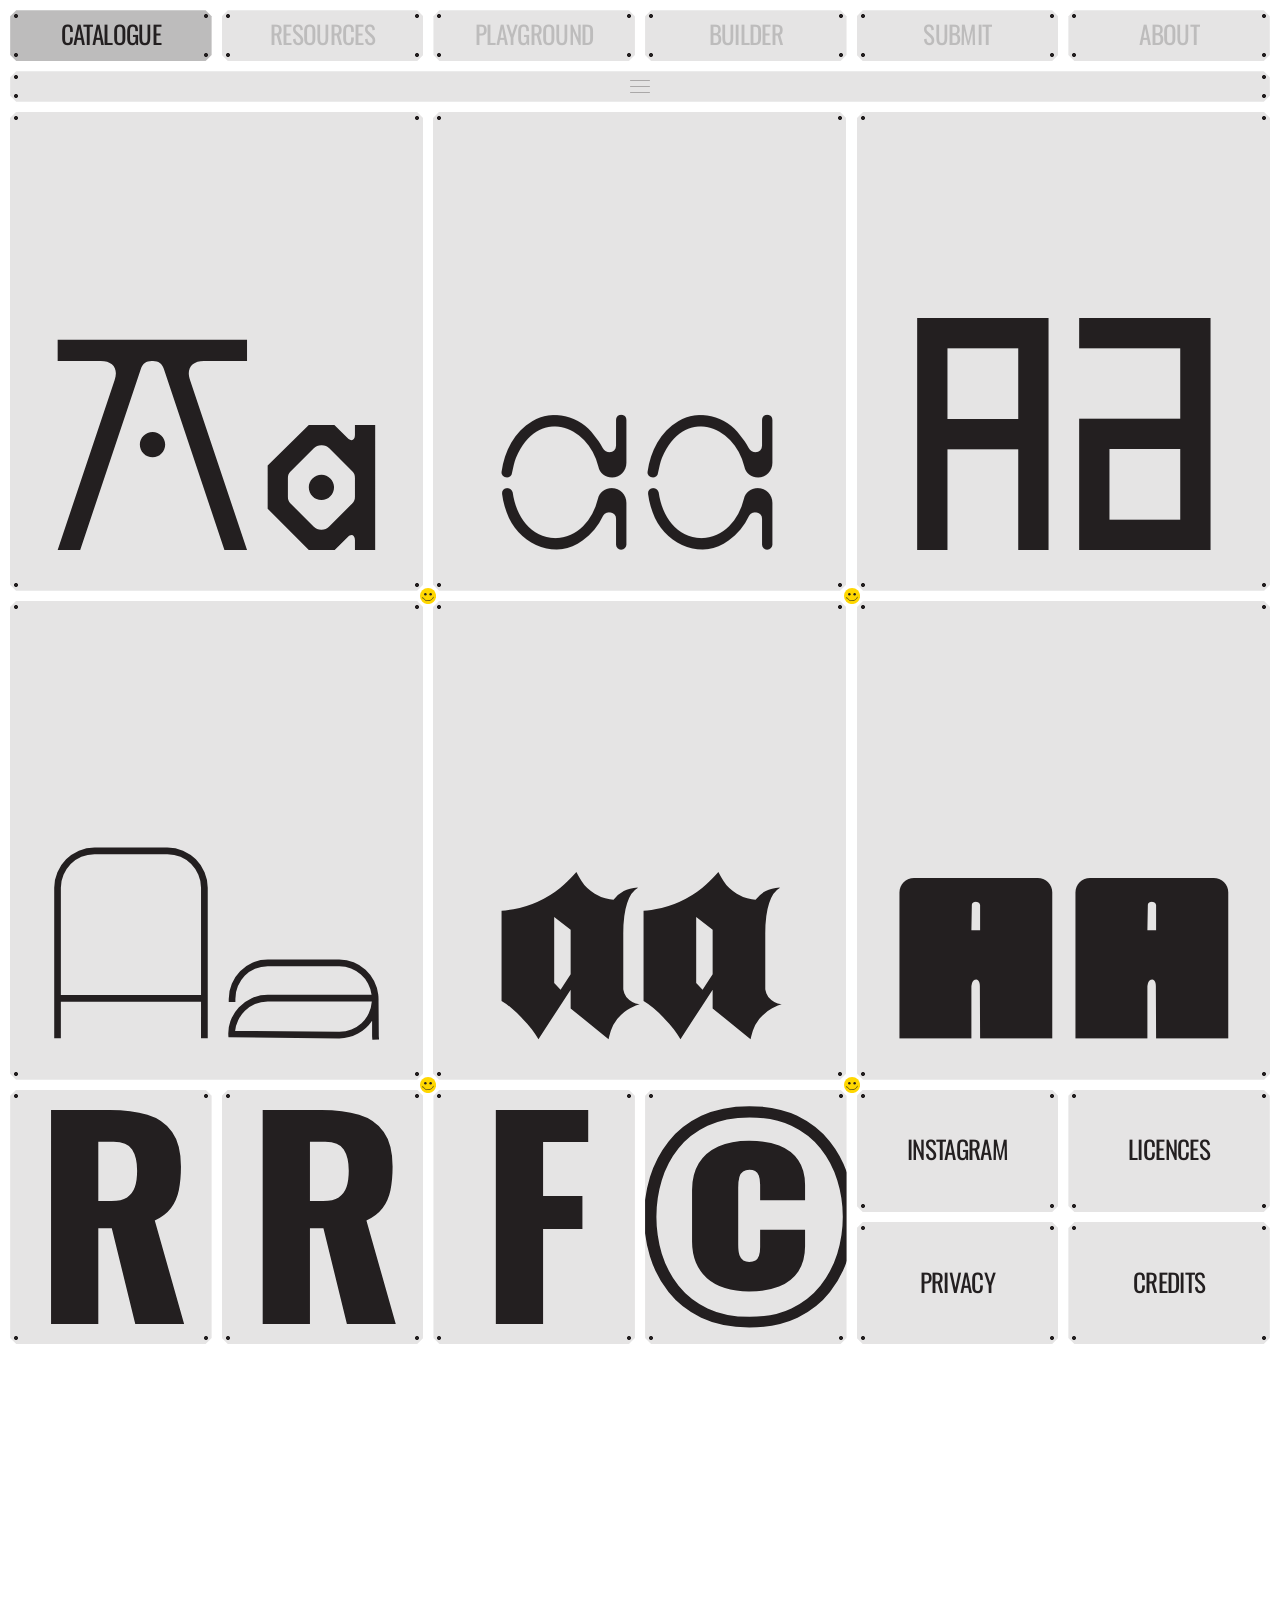
==== commit 11868287: "Add files via upload" ====
--- a/ERRE-ERRE-FOUNDRY/index.html
+++ b/ERRE-ERRE-FOUNDRY/index.html
@@ -3,7 +3,17 @@
 <head>
 <meta charset="utf-8">
 <meta name="viewport" content="width=device-width, initial-scale=1">
-<title>ERRE ERRE FOUNDRY · Paso 3 · Tipografía</title>
+<title>ERRE ERRE FOUNDRY</title>
+<meta name="description" content="Independent type foundry: free typefaces, resources, a playground and a builder.">
+<meta property="og:type" content="website">
+<meta property="og:site_name" content="ERRE ERRE FOUNDRY">
+<meta property="og:title" content="ERRE ERRE FOUNDRY">
+<meta property="og:description" content="Independent type foundry: free typefaces, resources, a playground and a builder.">
+<meta property="og:url" content="https://clauslupo.github.io/erre-erre-foundry/ERRE-ERRE-FOUNDRY/">
+<meta property="og:image" content="https://clauslupo.github.io/erre-erre-foundry/ERRE-ERRE-FOUNDRY/img/og.png">
+<meta property="og:image:width" content="1200">
+<meta property="og:image:height" content="630">
+<meta name="twitter:card" content="summary_large_image">
 <style>
 /* ============ CIMIENTOS (paso 1) ============ */
 @font-face {
